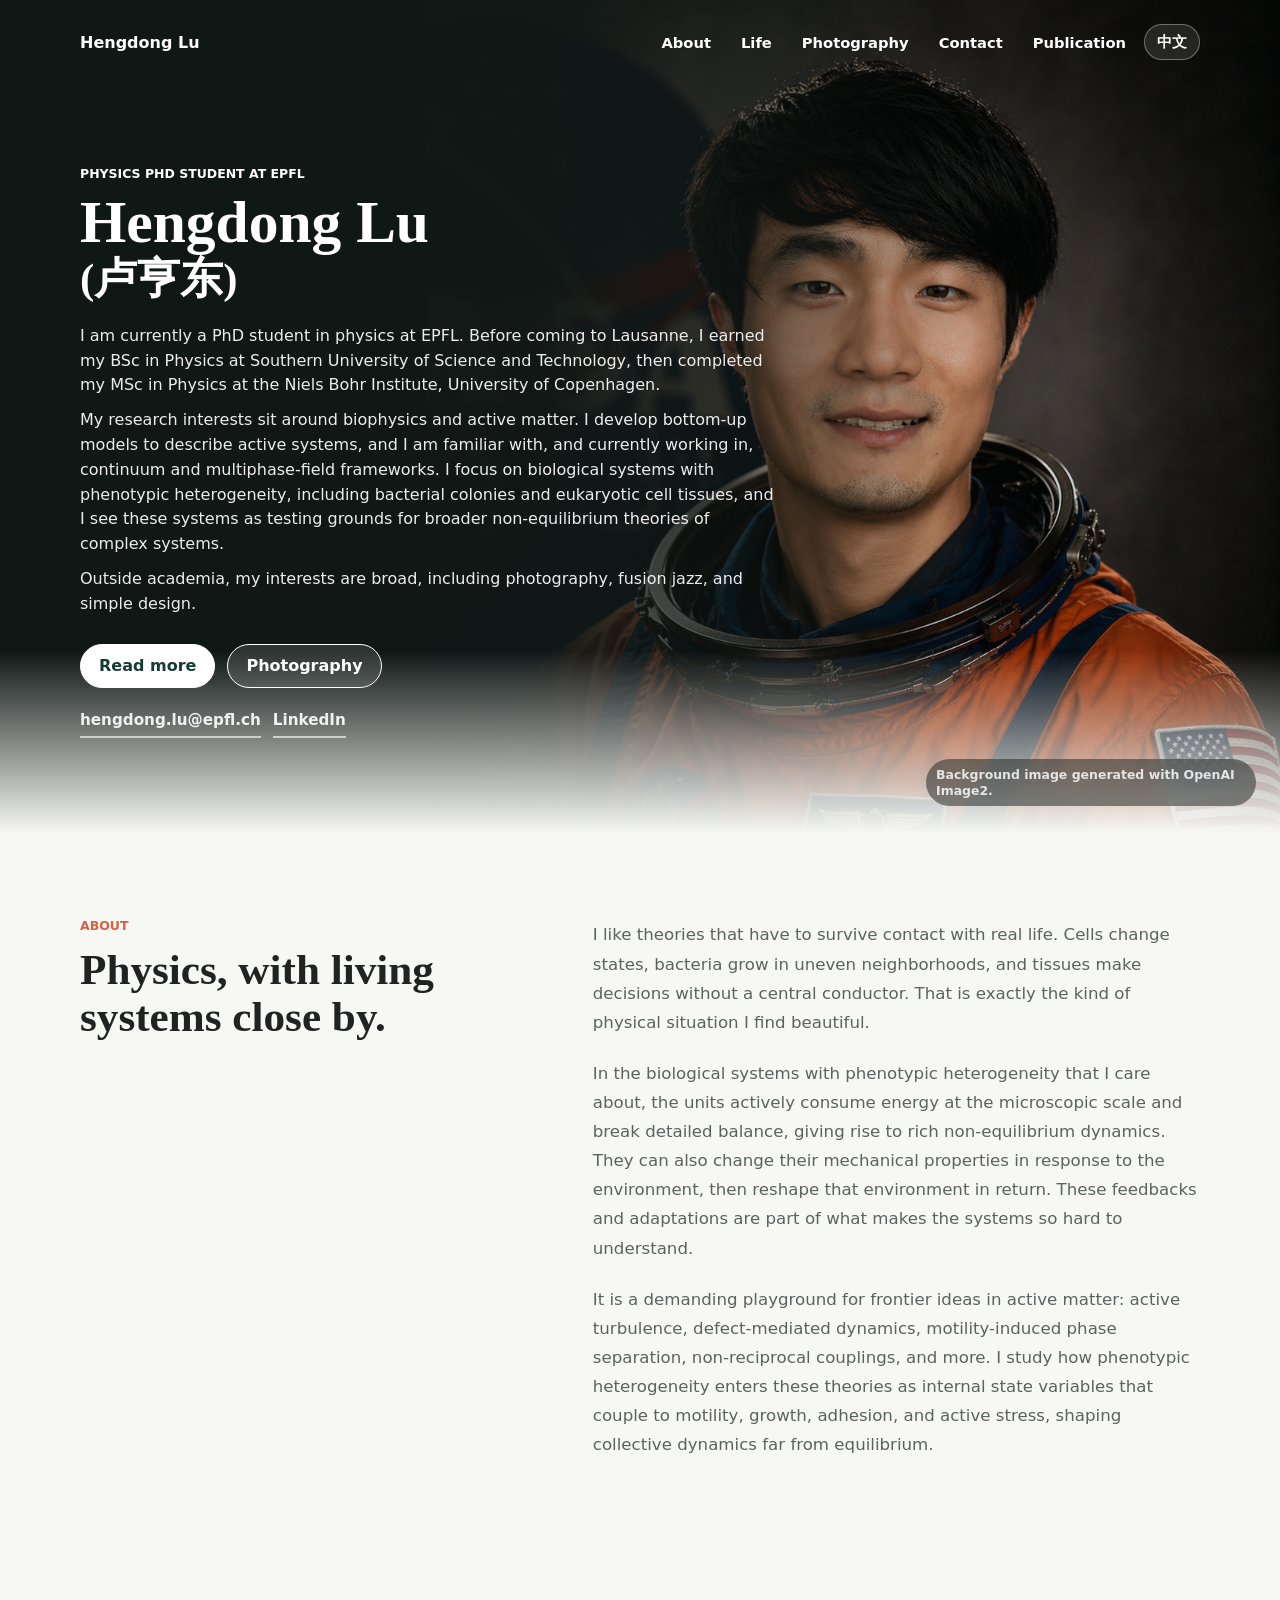
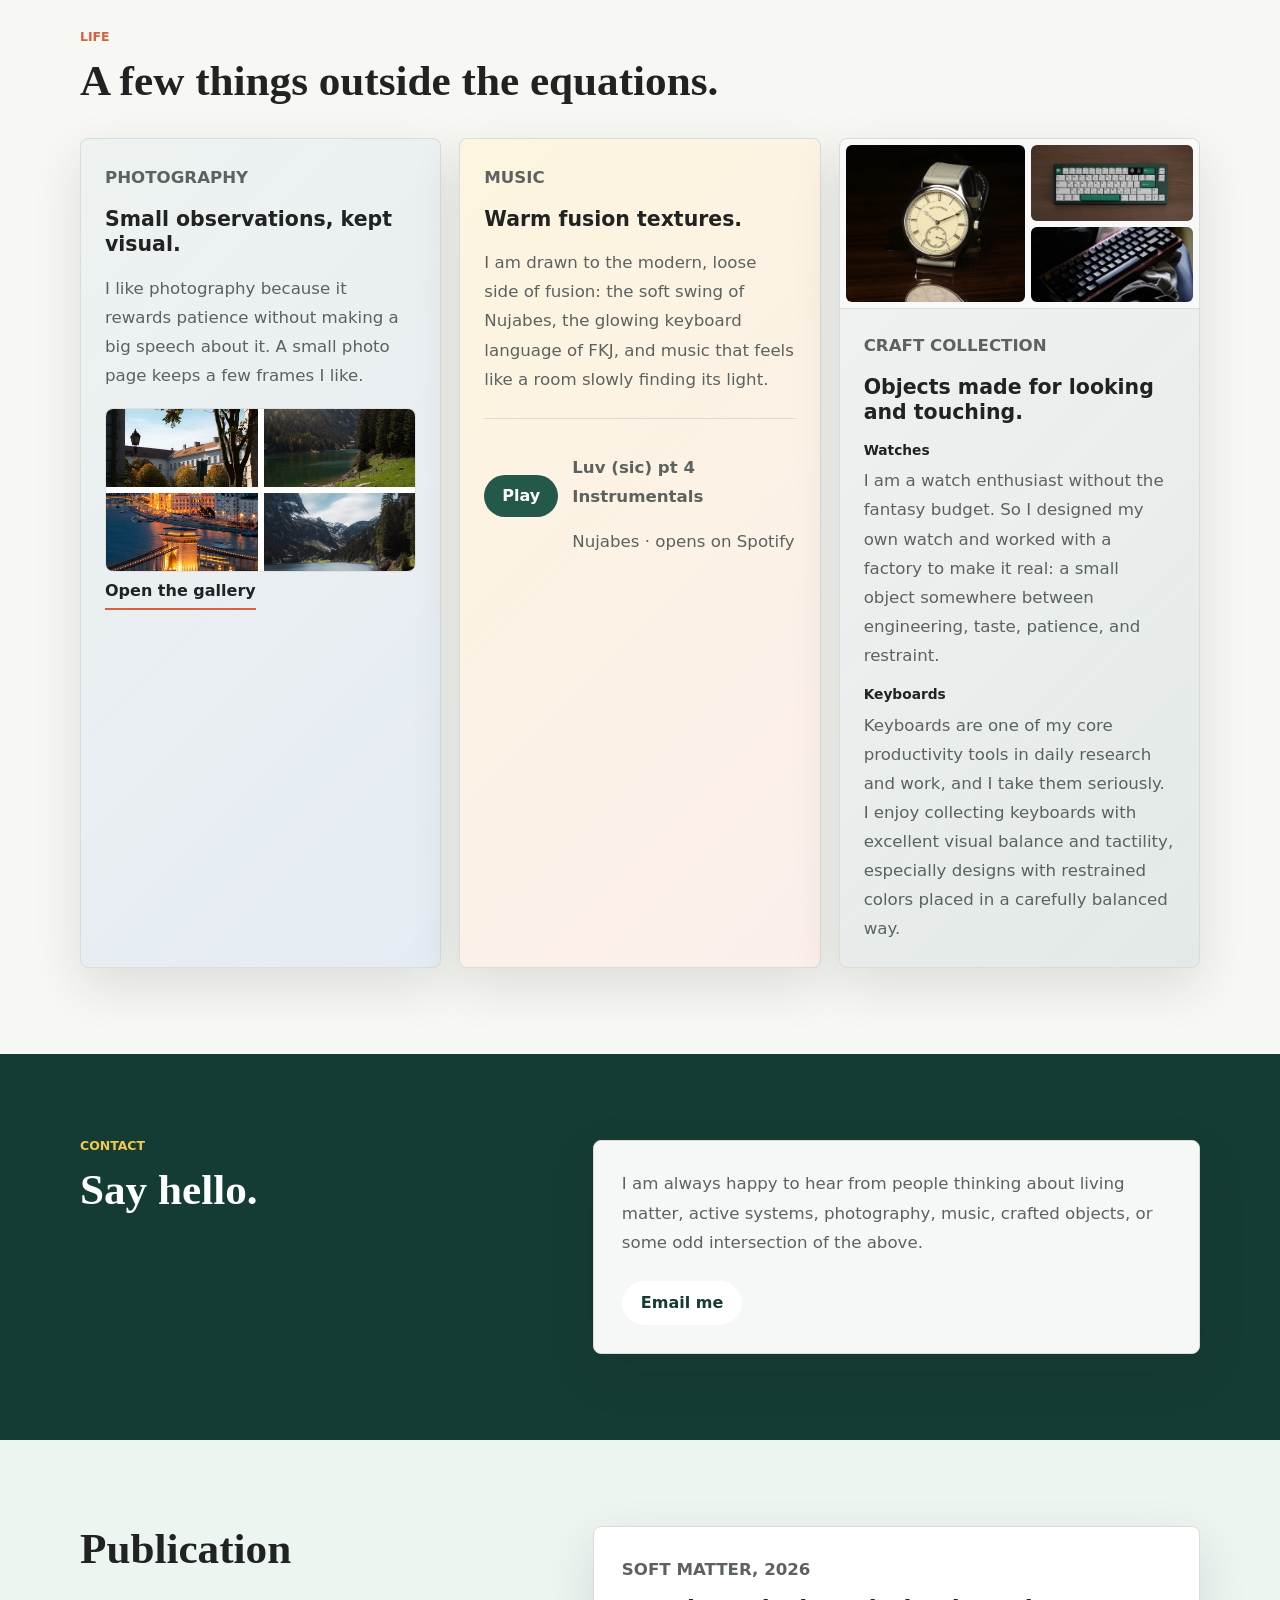
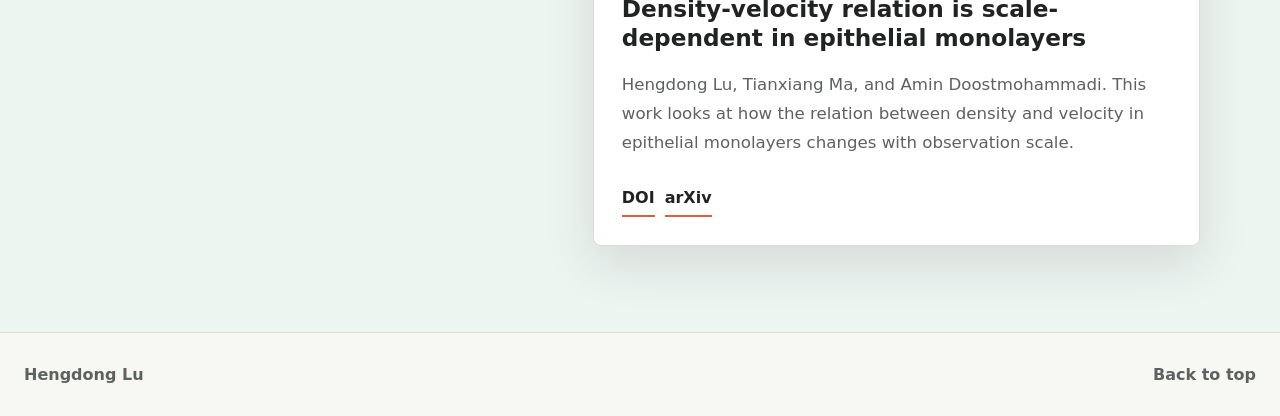
==== index.html @ b7443c5c "Update craft collection section" ====
<!doctype html>
<html lang="en">
  <head>
    <meta charset="utf-8">
    <meta name="viewport" content="width=device-width, initial-scale=1">
    <title>Hengdong Lu</title>
    <meta
      name="description"
      content="Hengdong Lu is a physics PhD student at EPFL working on biophysics, active matter, and non-equilibrium physics in living systems."
    >
    <meta property="og:title" content="Hengdong Lu">
    <meta
      property="og:description"
      content="Physics PhD student at EPFL, thinking about living matter, active systems, photography, music, and crafted objects."
    >
    <meta property="og:type" content="website">
    <meta property="og:image" content="assets/profile.png">
    <link rel="stylesheet" href="styles.css?v=20260529-craft">
  </head>
  <body data-page="home">
    <header class="site-hero" id="top" aria-label="Hengdong Lu">
      <nav class="top-nav" aria-label="Primary navigation">
        <a class="brand" href="#top">Hengdong Lu</a>
        <div class="nav-links">
          <a href="#about" data-i18n="nav.about">About</a>
          <a href="#life" data-i18n="nav.life">Life</a>
          <a href="photography.html" data-i18n="nav.photography">Photography</a>
          <a href="#contact" data-i18n="nav.contact">Contact</a>
          <a href="#publication" data-i18n="nav.publication">Publication</a>
          <button class="lang-toggle" type="button" data-lang-toggle data-i18n-attr="aria-label:lang.toggleAria">中文</button>
        </div>
      </nav>

      <div class="hero-copy">
        <p class="eyebrow" data-i18n="home.hero.eyebrow">Physics PhD student at EPFL</p>
        <h1>Hengdong Lu <span class="native-name">(卢亨东)</span></h1>
        <div class="hero-lede">
          <p data-i18n="home.hero.bio">
            I am currently a PhD student in physics at EPFL. Before coming to
            Lausanne, I earned my BSc in Physics at Southern University of Science
            and Technology, then completed my MSc in Physics at the Niels Bohr
            Institute, University of Copenhagen.
          </p>
          <p data-i18n="home.hero.research">
            My research interests sit around biophysics and active matter. I develop
            bottom-up models to describe active systems, and I am familiar with, and
            currently working in, continuum and multiphase-field frameworks. I focus
            on biological systems with phenotypic heterogeneity, including bacterial
            colonies and eukaryotic cell tissues, and I see these systems as testing
            grounds for broader non-equilibrium theories of complex systems.
          </p>
          <p data-i18n="home.hero.outside">
            Outside academia, my interests are broad, including photography,
            fusion jazz, and simple design.
          </p>
        </div>
        <div class="hero-actions">
          <a class="button primary" href="#about" data-i18n="home.hero.readMore">Read more</a>
          <a class="button ghost" href="photography.html" data-i18n="nav.photography">Photography</a>
        </div>
        <div id="contact-links" class="hero-contact" aria-label="Contact links" data-i18n-attr="aria-label:home.hero.contactAria">
          <a href="mailto:hengdong.lu@epfl.ch">hengdong.lu@epfl.ch</a>
          <a href="https://www.linkedin.com/in/hengdong-lu-3171342b0/" target="_blank" rel="noopener">LinkedIn</a>
        </div>
      </div>
      <p class="image-credit" data-i18n="home.hero.credit">Background image generated with OpenAI Image2.</p>
    </header>

    <main>
      <section class="section intro-section" id="about" aria-labelledby="intro-title">
        <div class="section-inner two-column">
          <div>
            <p class="eyebrow dark" data-i18n="nav.about">About</p>
            <h2 id="intro-title" data-i18n="home.about.title">Physics, with living systems close by.</h2>
          </div>
          <div class="text-stack">
            <p data-i18n="home.about.p1">
              I like theories that have to survive contact with real life. Cells
              change states, bacteria grow in uneven neighborhoods, and tissues
              make decisions without a central conductor. That is exactly the kind
              of physical situation I find beautiful.
            </p>
            <p data-i18n="home.about.p2">
              In the biological systems with phenotypic heterogeneity that I care
              about, the units actively consume energy at the microscopic scale and
              break detailed balance, giving rise to rich non-equilibrium dynamics.
              They can also change their mechanical properties in response to the
              environment, then reshape that environment in return. These feedbacks
              and adaptations are part of what makes the systems so hard to
              understand.
            </p>
            <p data-i18n="home.about.p3">
              It is a demanding playground for frontier ideas in active matter:
              active turbulence, defect-mediated dynamics, motility-induced phase
              separation, non-reciprocal couplings, and more. I study how
              phenotypic heterogeneity enters these theories as internal state
              variables that couple to motility, growth, adhesion, and active
              stress, shaping collective dynamics far from equilibrium.
            </p>
          </div>
        </div>
      </section>

      <section class="section life-section" id="life" aria-labelledby="life-title">
        <div class="section-inner">
          <div class="section-heading">
            <p class="eyebrow dark" data-i18n="nav.life">Life</p>
            <h2 id="life-title" data-i18n="home.life.title">A few things outside the equations.</h2>
          </div>

          <div class="life-grid">
            <article class="life-card photo-card">
              <p class="life-label" data-i18n="nav.photography">Photography</p>
              <h3 data-i18n="home.life.photoTitle">Small observations, kept visual.</h3>
              <p data-i18n="home.life.photoText">
                I like photography because it rewards patience without making a big
                speech about it. A small photo page keeps a few frames I like.
              </p>
              <a class="photo-preview" href="photography.html" aria-label="Open photography gallery" data-i18n-attr="aria-label:home.life.photoPreviewAria">
                <img src="assets/gallery/photo-14.jpg" alt="Photography preview 1" loading="lazy">
                <img src="assets/gallery/photo-28.jpg" alt="Photography preview 2" loading="lazy">
                <img src="assets/gallery/photo-15.jpg" alt="Photography preview 3" loading="lazy">
                <img src="assets/gallery/photo-29.jpg" alt="Photography preview 4" loading="lazy">
              </a>
              <a class="text-link" href="photography.html" data-i18n="home.life.openGallery">Open the gallery</a>
            </article>

            <article class="life-card music-card">
              <p class="life-label" data-i18n="home.life.musicLabel">Music</p>
              <h3 data-i18n="home.life.musicTitle">Warm fusion textures.</h3>
              <p data-i18n="home.life.musicText">
                I am drawn to the modern, loose side of fusion: the soft swing of
                Nujabes, the glowing keyboard language of FKJ, and music that feels
                like a room slowly finding its light.
              </p>
              <div class="mini-player" aria-label="Spotify track link" data-i18n-attr="aria-label:home.life.playerAria">
                <div class="player-topline">
                  <a
                    class="play-button spotify-button"
                    href="https://open.spotify.com/track/72nlmWl2EKEPg0mlQpwPqF"
                    target="_blank"
                    rel="noopener"
                    data-i18n="home.life.spotifyButton"
                    data-i18n-attr="aria-label:home.life.spotifyAria"
                  >Play</a>
                  <div>
                    <p class="track-title" data-i18n="home.life.trackTitle">Luv (sic) pt 4 Instrumentals</p>
                    <p class="track-meta" data-i18n="home.life.trackMeta">Nujabes · opens on Spotify</p>
                  </div>
                </div>
              </div>
            </article>

            <article class="life-card craft-card">
              <div class="craft-visual">
                <img src="assets/watch/watch-preview.jpg" alt="Custom watch designed by Hengdong Lu" loading="lazy">
                <img src="assets/keyboard/keyboard-01.jpg" alt="Keyboard from Hengdong Lu's collection" loading="lazy">
                <img src="assets/keyboard/keyboard-02.jpg" alt="Keyboard detail from Hengdong Lu's collection" loading="lazy">
              </div>
              <p class="life-label" data-i18n="home.life.craftLabel">Craft Collection</p>
              <h3 data-i18n="home.life.craftTitle">Objects made for looking and touching.</h3>
              <p class="craft-topic" data-i18n="home.life.craftWatchLabel">Watches</p>
              <p data-i18n="home.life.craftWatchText">
                I am a watch enthusiast without the fantasy budget. So I designed
                my own watch and worked with a factory to make it real: a small
                object somewhere between engineering, taste, patience, and restraint.
              </p>
              <p class="craft-topic" data-i18n="home.life.craftKeyboardLabel">Keyboards</p>
              <p data-i18n="home.life.craftKeyboardText">
                Keyboards are one of my core productivity tools in daily research
                and work, and I take them seriously. I enjoy collecting keyboards
                with excellent visual balance and tactility, especially designs with
                restrained colors placed in a carefully balanced way.
              </p>
            </article>
          </div>
        </div>
      </section>

      <section class="section contact-section" id="contact" aria-labelledby="contact-title">
        <div class="section-inner contact-layout">
          <div>
            <p class="eyebrow dark" data-i18n="nav.contact">Contact</p>
            <h2 id="contact-title" data-i18n="home.contact.title">Say hello.</h2>
          </div>
          <div class="contact-panel">
            <p data-i18n="home.contact.text">
              I am always happy to hear from people thinking about living matter,
              active systems, photography, music, crafted objects, or some odd
              intersection of the above.
            </p>
            <a class="button primary dark-button" href="#top" data-contact-jump data-i18n="home.contact.email">Email me</a>
          </div>
        </div>
      </section>

      <section class="section publication-section" id="publication" aria-labelledby="publication-title">
        <div class="section-inner publication-layout">
          <div>
            <h2 id="publication-title" data-i18n="home.publication.title">Publication</h2>
          </div>
          <article class="publication-card">
            <p class="pub-journal">Soft Matter, 2026</p>
            <h3 data-i18n="home.publication.paperTitle">Density-velocity relation is scale-dependent in epithelial monolayers</h3>
            <p data-i18n="home.publication.text">
              Hengdong Lu, Tianxiang Ma, and Amin Doostmohammadi.
              This work looks at how the relation between density and velocity in
              epithelial monolayers changes with observation scale.
            </p>
            <div class="pub-links">
              <a href="https://doi.org/10.1039/D5SM01054C">DOI</a>
              <a href="https://arxiv.org/abs/2508.19017">arXiv</a>
            </div>
          </article>
        </div>
      </section>
    </main>

    <footer class="site-footer">
      <p>Hengdong Lu</p>
      <a href="#top" data-i18n="footer.backTop">Back to top</a>
    </footer>

    <script src="script.js?v=20260529-craft"></script>
  </body>
</html>
---- styles.css ----
:root {
  color-scheme: light;
  --ink: #202322;
  --muted: #5c625f;
  --paper: #f7f8f4;
  --white: #ffffff;
  --line: #d9ddd4;
  --green: #24584a;
  --green-deep: #153c34;
  --coral: #d85f42;
  --blue: #245f9b;
  --yellow: #f2c94c;
  --shadow: 0 18px 50px rgba(23, 33, 31, 0.12);
  --max: 1120px;
}

* {
  box-sizing: border-box;
}

html {
  scroll-behavior: smooth;
}

body {
  margin: 0;
  font-family: Inter, ui-sans-serif, system-ui, -apple-system, BlinkMacSystemFont, "Segoe UI", sans-serif;
  color: var(--ink);
  background: var(--paper);
  letter-spacing: 0;
}

html[lang="zh-CN"] body {
  font-family: Inter, ui-sans-serif, system-ui, -apple-system, BlinkMacSystemFont, "Segoe UI", "PingFang SC", "Microsoft YaHei", sans-serif;
}

html[lang="zh-CN"] h1,
html[lang="zh-CN"] h2 {
  font-family: Georgia, "Times New Roman", "Songti SC", "STSong", serif;
}

body::selection {
  background: var(--yellow);
  color: var(--ink);
}

a {
  color: inherit;
  text-decoration: none;
}

img {
  display: block;
  max-width: 100%;
}

p,
h1,
h2,
h3 {
  margin: 0;
}

.site-hero {
  position: relative;
  min-height: 78vh;
  padding: 24px;
  color: var(--white);
  background-color: #101816;
  background-image:
    linear-gradient(90deg, rgba(16, 24, 22, 1) 0%, rgba(16, 24, 22, 0.98) 43%, rgba(16, 24, 22, 0.18) 74%),
    url("assets/profile.png");
  background-size: 100% 100%, auto 128%;
  background-position: center, right 31%;
  background-repeat: no-repeat;
  overflow: hidden;
}

.site-hero::after {
  content: "";
  position: absolute;
  inset: auto 0 0;
  height: 22%;
  background: linear-gradient(rgba(247, 248, 244, 0), var(--paper));
  pointer-events: none;
}

.top-nav {
  position: relative;
  z-index: 2;
  width: min(100%, var(--max));
  margin: 0 auto;
  display: flex;
  align-items: center;
  justify-content: space-between;
  gap: 24px;
}

.brand {
  font-weight: 800;
  font-size: 1rem;
}

.nav-links {
  display: flex;
  align-items: center;
  gap: 6px;
  flex-wrap: wrap;
  justify-content: flex-end;
}

.nav-links a,
.lang-toggle {
  min-height: 36px;
  display: inline-flex;
  align-items: center;
  padding: 0 12px;
  border-radius: 999px;
  color: inherit;
  font-size: 0.92rem;
  font-weight: 700;
}

.lang-toggle {
  border: 1px solid rgba(255, 255, 255, 0.34);
  background: rgba(255, 255, 255, 0.1);
  font-family: inherit;
  cursor: pointer;
}

.nav-links a:hover,
.nav-links a:focus-visible,
.lang-toggle:hover,
.lang-toggle:focus-visible {
  background: rgba(255, 255, 255, 0.18);
  outline: none;
}

.hero-copy {
  position: relative;
  z-index: 1;
  width: min(100%, var(--max));
  margin: 12vh auto 0;
  max-width: var(--max);
  padding-bottom: 72px;
}

.eyebrow {
  margin-bottom: 14px;
  font-size: 0.78rem;
  line-height: 1;
  font-weight: 900;
  text-transform: uppercase;
  letter-spacing: 0;
}

.eyebrow.dark {
  color: var(--coral);
}

h1 {
  max-width: 660px;
  font-family: Georgia, "Times New Roman", serif;
  font-size: 3.72rem;
  line-height: 0.95;
  font-weight: 700;
  letter-spacing: 0;
}

.native-name {
  display: block;
  margin-top: 8px;
  font-size: 0.72em;
}

.hero-lede {
  max-width: 700px;
  margin-top: 24px;
  display: grid;
  gap: 10px;
  font-size: 1rem;
  line-height: 1.55;
  color: rgba(255, 255, 255, 0.92);
}

.hero-actions {
  display: flex;
  gap: 12px;
  flex-wrap: wrap;
  margin-top: 28px;
}

.hero-contact {
  display: flex;
  gap: 12px;
  flex-wrap: wrap;
  margin-top: 16px;
  scroll-margin-top: 24px;
}

.hero-contact a {
  min-height: 34px;
  display: inline-flex;
  align-items: center;
  border-bottom: 2px solid rgba(255, 255, 255, 0.62);
  color: rgba(255, 255, 255, 0.9);
  font-size: 0.95rem;
  font-weight: 800;
}

.hero-contact a:hover,
.hero-contact a:focus-visible {
  color: var(--white);
  border-color: var(--white);
  outline: none;
}

.hero-contact.is-flashing a {
  animation: contactFlash 420ms ease-in-out 4;
}

@keyframes contactFlash {
  0%,
  100% {
    background: transparent;
    color: rgba(255, 255, 255, 0.9);
  }

  50% {
    background: rgba(242, 201, 76, 0.95);
    color: var(--ink);
  }
}

.image-credit {
  position: absolute;
  right: 24px;
  bottom: 28px;
  z-index: 2;
  max-width: min(330px, calc(100% - 48px));
  padding: 8px 10px;
  border-radius: 999px;
  color: rgba(255, 255, 255, 0.82);
  background: rgba(16, 24, 22, 0.48);
  font-size: 0.78rem;
  font-weight: 800;
  line-height: 1.25;
  backdrop-filter: blur(10px);
}

.button {
  min-height: 44px;
  display: inline-flex;
  align-items: center;
  justify-content: center;
  padding: 0 18px;
  border-radius: 999px;
  border: 1px solid currentColor;
  font-weight: 800;
  line-height: 1;
}

.button.primary {
  color: var(--green-deep);
  background: var(--white);
  border-color: var(--white);
}

.button.ghost {
  color: var(--white);
  background: rgba(255, 255, 255, 0.12);
}

.button:hover,
.button:focus-visible {
  transform: translateY(-1px);
  outline: none;
}

.section {
  padding: 86px 24px;
}

.section-inner {
  width: min(100%, var(--max));
  margin: 0 auto;
}

.two-column,
.publication-layout,
.contact-layout {
  display: grid;
  grid-template-columns: 0.85fr 1.15fr;
  gap: 64px;
  align-items: start;
}

h2 {
  font-family: Georgia, "Times New Roman", serif;
  font-size: 2.7rem;
  line-height: 1.08;
  font-weight: 700;
  letter-spacing: 0;
}

.text-stack {
  display: grid;
  gap: 22px;
}

.text-stack p,
.publication-card p,
.life-card p,
.contact-panel p,
.photo-hero p,
.gallery-empty p {
  color: var(--muted);
  font-size: 1.04rem;
  line-height: 1.75;
}

.section-heading {
  max-width: 700px;
  margin-bottom: 34px;
}

.work-section {
  background: var(--white);
  border-block: 1px solid var(--line);
}

.work-grid,
.life-grid {
  display: grid;
  grid-template-columns: repeat(3, minmax(0, 1fr));
  gap: 18px;
}

.work-card,
.life-card,
.publication-card,
.contact-panel {
  border: 1px solid var(--line);
  border-radius: 8px;
  background: var(--white);
  box-shadow: var(--shadow);
}

.work-card {
  min-height: 240px;
  padding: 24px;
  display: flex;
  flex-direction: column;
}

.card-index,
.life-label,
.pub-journal {
  color: var(--coral);
  font-size: 0.78rem;
  font-weight: 900;
  text-transform: uppercase;
}

.work-card h3,
.life-card h3,
.publication-card h3 {
  margin-top: 42px;
  font-size: 1.28rem;
  line-height: 1.25;
}

.work-card p {
  margin-top: 16px;
  color: var(--muted);
  line-height: 1.65;
}

.publication-section {
  background: #edf5f1;
}

.publication-card {
  padding: 28px;
}

.publication-card h3 {
  margin-top: 10px;
  font-size: 1.45rem;
}

.publication-card p:not(.pub-journal) {
  margin-top: 18px;
}

.pub-links {
  display: flex;
  gap: 10px;
  flex-wrap: wrap;
  margin-top: 22px;
}

.pub-links a,
.text-link {
  min-height: 38px;
  display: inline-flex;
  align-items: center;
  border-bottom: 2px solid var(--coral);
  color: var(--ink);
  font-weight: 900;
}

.life-section {
  background: var(--paper);
}

.life-card {
  min-height: 410px;
  padding: 24px;
  overflow: hidden;
}

.life-card h3 {
  margin-top: 14px;
}

.life-card p:not(.life-label) {
  margin-top: 16px;
}

.life-card .craft-topic {
  margin-top: 18px;
  color: var(--ink);
  font-size: 0.86rem;
  font-weight: 900;
  line-height: 1.2;
}

.life-card .craft-topic + p {
  margin-top: 8px;
}

.photo-card {
  background:
    linear-gradient(135deg, rgba(36, 88, 74, 0.08), rgba(36, 95, 155, 0.12)),
    var(--white);
}

.photo-preview {
  display: grid;
  grid-template-columns: repeat(2, minmax(0, 1fr));
  gap: 6px;
  margin-top: 18px;
  overflow: hidden;
  border-radius: 8px;
  border: 1px solid rgba(32, 35, 34, 0.14);
  background: var(--white);
}

.photo-preview img {
  width: 100%;
  height: 78px;
  object-fit: cover;
  transition: transform 180ms ease, filter 180ms ease;
}

.photo-preview:hover img,
.photo-preview:focus-visible img {
  transform: scale(1.025);
  filter: saturate(1.05);
}

.music-card {
  background:
    linear-gradient(135deg, rgba(242, 201, 76, 0.18), rgba(216, 95, 66, 0.1)),
    var(--white);
}

.craft-card {
  background:
    linear-gradient(135deg, rgba(32, 35, 34, 0.06), rgba(36, 88, 74, 0.13)),
    var(--white);
}

.mini-player {
  margin-top: 24px;
  border-top: 1px solid var(--line);
  padding-top: 18px;
}

.player-topline {
  display: flex;
  align-items: center;
  gap: 14px;
}

.play-button {
  flex: 0 0 auto;
  min-width: 68px;
  height: 42px;
  border: 0;
  border-radius: 999px;
  color: var(--white);
  background: var(--green);
  font: inherit;
  font-weight: 900;
  line-height: 1;
  cursor: pointer;
}

.spotify-button {
  text-decoration: none;
  display: inline-flex;
  align-items: center;
  justify-content: center;
  padding: 0 18px;
  text-align: center;
}

.play-button:hover,
.play-button:focus-visible {
  background: var(--green-deep);
  outline: none;
}

.track-title {
  color: var(--ink);
  font-weight: 900;
  line-height: 1.2;
}

.track-meta {
  color: var(--muted);
  font-size: 0.9rem;
  line-height: 1.3;
}

.craft-visual {
  display: grid;
  grid-template-columns: 1.05fr 0.95fr;
  grid-template-rows: repeat(2, minmax(0, 1fr));
  gap: 6px;
  height: 170px;
  margin: -24px -24px 22px;
  padding: 6px;
  background: rgba(255, 255, 255, 0.62);
  border-bottom: 1px solid var(--line);
}

.craft-visual img {
  width: 100%;
  height: 100%;
  object-fit: cover;
  border-radius: 6px;
}

.craft-visual img:first-child {
  grid-row: 1 / 3;
  object-position: center 46%;
}

.craft-visual img:nth-child(2),
.craft-visual img:nth-child(3) {
  object-position: center;
}

.contact-section {
  background: var(--green-deep);
  color: var(--white);
}

.contact-section .eyebrow.dark {
  color: var(--yellow);
}

.contact-panel {
  padding: 28px;
  background: rgba(255, 255, 255, 0.96);
  color: var(--ink);
}

.contact-panel .button {
  margin-top: 24px;
}

.dark-button {
  color: var(--white);
  background: var(--coral);
  border-color: var(--coral);
}

.site-footer {
  min-height: 84px;
  padding: 0 24px;
  display: flex;
  align-items: center;
  justify-content: space-between;
  gap: 20px;
  color: var(--muted);
  background: var(--paper);
  border-top: 1px solid var(--line);
}

.site-footer p,
.site-footer a {
  font-weight: 800;
}

.simple-header {
  padding: 24px;
  background: var(--white);
  border-bottom: 1px solid var(--line);
}

.simple-nav {
  color: var(--ink);
}

.simple-nav .nav-links a:hover,
.simple-nav .nav-links a:focus-visible,
.simple-nav .lang-toggle:hover,
.simple-nav .lang-toggle:focus-visible {
  background: #edf5f1;
}

.simple-nav .lang-toggle {
  border-color: var(--line);
  background: transparent;
}

.photo-hero {
  width: min(100%, var(--max));
  margin: 96px auto 54px;
}

.photo-hero h1 {
  color: var(--ink);
}

.photo-hero p {
  max-width: 660px;
  margin-top: 22px;
}

.gallery-section {
  padding-top: 64px;
}

.gallery-item {
  margin: 0;
  margin-bottom: 14px;
  overflow: hidden;
  border-radius: 8px;
  background: var(--white);
  border: 1px solid var(--line);
  break-inside: avoid;
  box-shadow: 0 12px 28px rgba(23, 33, 31, 0.08);
}

.gallery-grid {
  column-count: 3;
  column-gap: 14px;
}

.gallery-item a {
  display: block;
}

.gallery-item img {
  width: 100%;
  height: auto;
  transition: transform 180ms ease, filter 180ms ease;
}

.gallery-item:hover img,
.gallery-item:focus-within img {
  transform: scale(1.018);
  filter: saturate(1.04);
}

.gallery-empty {
  display: none;
  padding: 32px;
  border: 1px solid var(--line);
  border-radius: 8px;
  background: var(--white);
}

.gallery-empty.is-visible {
  display: block;
}

@media (max-width: 900px) {
  .site-hero {
    min-height: 82vh;
    background-size: 100% 100%, cover;
    background-position: center, center top;
  }

  .top-nav {
    align-items: flex-start;
    flex-direction: column;
  }

  .nav-links {
    justify-content: flex-start;
  }

  .hero-copy {
    margin-top: 14vh;
  }

  h1 {
    font-size: 3.05rem;
    line-height: 1;
  }

  h2 {
    font-size: 2.15rem;
  }

  .two-column,
  .publication-layout,
  .contact-layout,
  .work-grid,
  .life-grid {
    grid-template-columns: 1fr;
  }

  .two-column,
  .publication-layout,
  .contact-layout {
    gap: 28px;
  }

  .work-card,
  .life-card {
    min-height: auto;
  }

  .photo-preview img {
    height: 150px;
  }

  .gallery-grid {
    column-count: 2;
  }
}

@media (max-width: 560px) {
  .site-hero,
  .simple-header,
  .section,
  .site-footer {
    padding-left: 18px;
    padding-right: 18px;
  }

  .site-hero {
    min-height: 88vh;
  }

  .nav-links a {
    padding: 0 9px;
  }

  .hero-copy {
    margin-top: 10vh;
    padding-bottom: 54px;
  }

  h1 {
    font-size: 2.42rem;
  }

  h2 {
    font-size: 1.85rem;
  }

  .hero-lede,
  .text-stack p,
  .publication-card p,
  .life-card p,
  .contact-panel p,
  .photo-hero p,
  .gallery-empty p {
    font-size: 1rem;
    line-height: 1.68;
  }

  .section {
    padding-top: 62px;
    padding-bottom: 62px;
  }

  .gallery-grid {
    column-count: 1;
  }

  .photo-preview img {
    height: 92px;
  }

  .image-credit {
    left: 18px;
    right: auto;
    bottom: 18px;
  }

  .site-footer {
    flex-direction: column;
    align-items: flex-start;
    justify-content: center;
  }
}
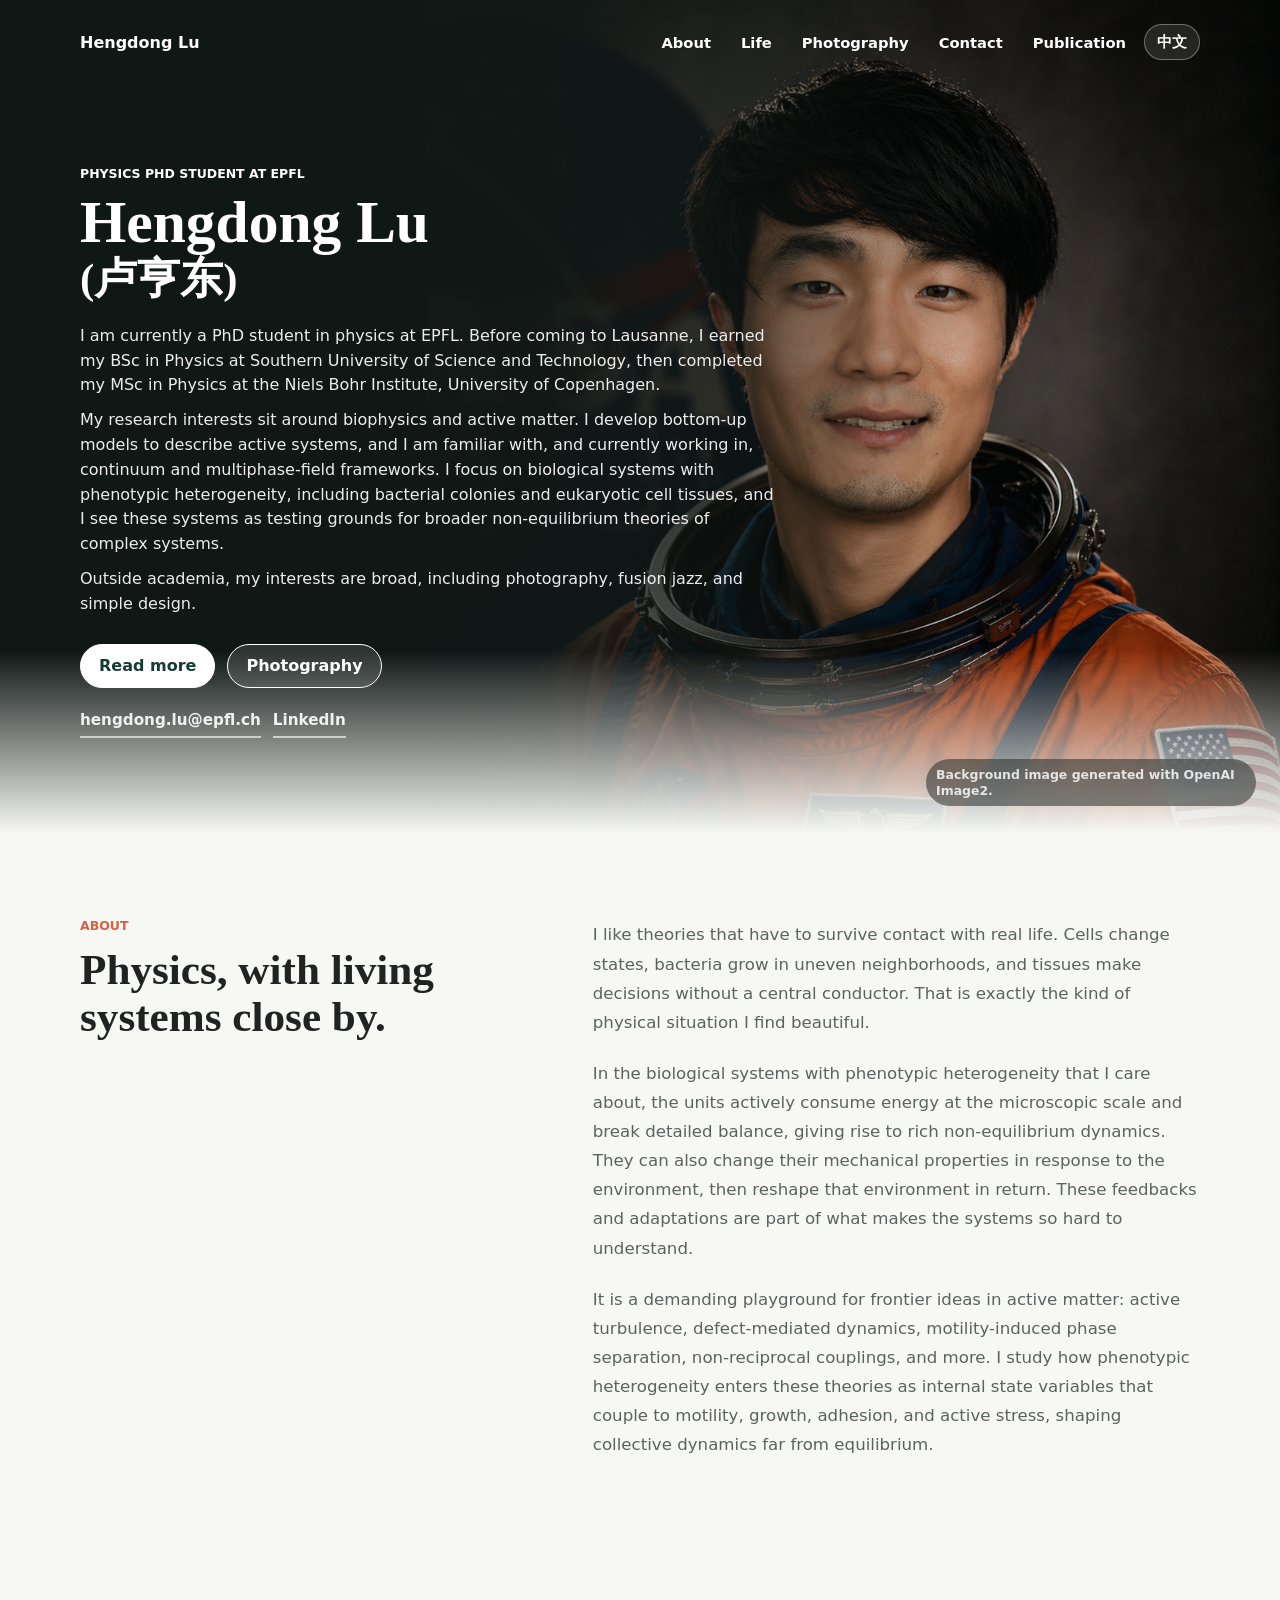
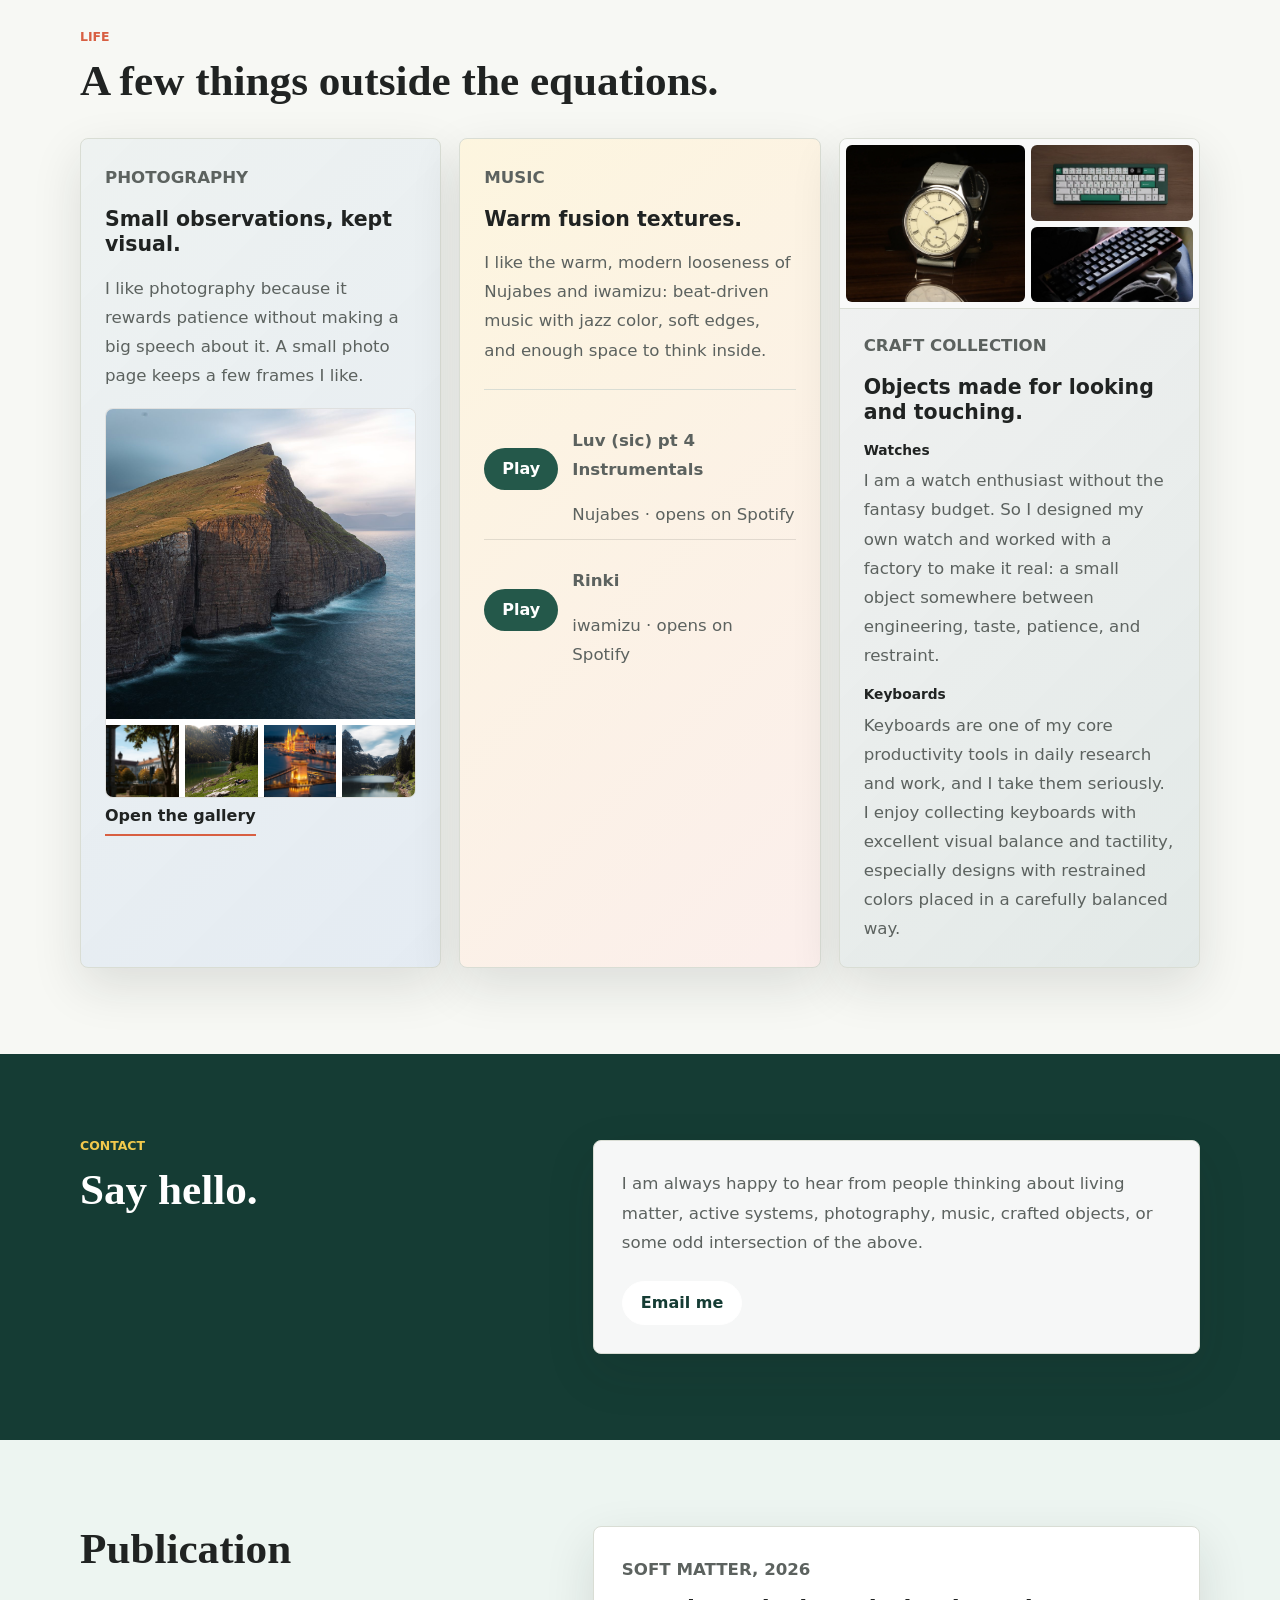
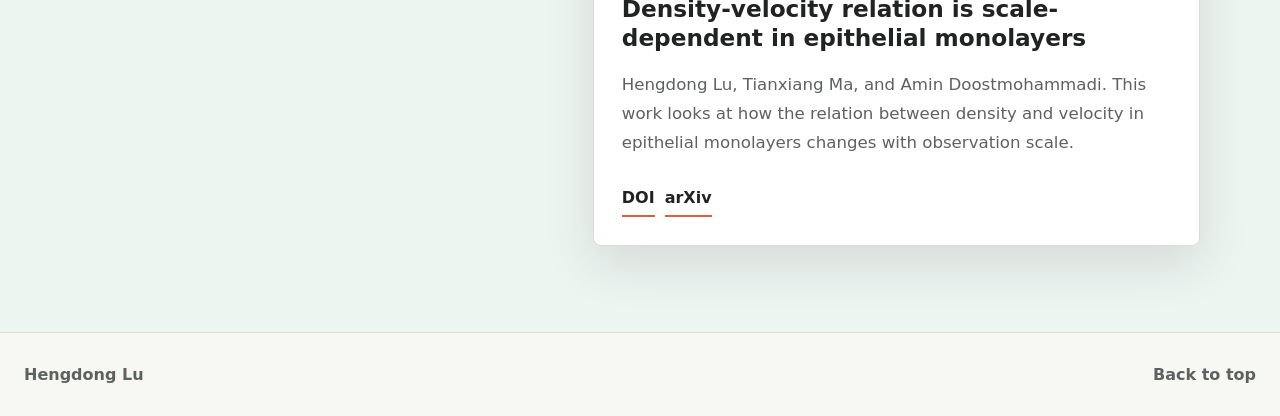
==== commit b2a9d8be: "Expand photography preview and music tracks" ====
--- a/index.html
+++ b/index.html
@@ -15,7 +15,7 @@
     >
     <meta property="og:type" content="website">
     <meta property="og:image" content="assets/profile.png">
-    <link rel="stylesheet" href="styles.css?v=20260529-craft">
+    <link rel="stylesheet" href="styles.css?v=20260529-music-photo">
   </head>
   <body data-page="home">
     <header class="site-hero" id="top" aria-label="Hengdong Lu">
@@ -117,6 +117,7 @@
                 speech about it. A small photo page keeps a few frames I like.
               </p>
               <a class="photo-preview" href="photography.html" aria-label="Open photography gallery" data-i18n-attr="aria-label:home.life.photoPreviewAria">
+                <img class="photo-feature" src="assets/gallery/photo-41.jpg" alt="Featured photography preview" loading="lazy">
                 <img src="assets/gallery/photo-14.jpg" alt="Photography preview 1" loading="lazy">
                 <img src="assets/gallery/photo-28.jpg" alt="Photography preview 2" loading="lazy">
                 <img src="assets/gallery/photo-15.jpg" alt="Photography preview 3" loading="lazy">
@@ -129,25 +130,36 @@
               <p class="life-label" data-i18n="home.life.musicLabel">Music</p>
               <h3 data-i18n="home.life.musicTitle">Warm fusion textures.</h3>
               <p data-i18n="home.life.musicText">
-                I am drawn to the modern, loose side of fusion: the soft swing of
-                Nujabes, the glowing keyboard language of FKJ, and music that feels
-                like a room slowly finding its light.
-              </p>
-              <div class="mini-player" aria-label="Spotify track link" data-i18n-attr="aria-label:home.life.playerAria">
-                <div class="player-topline">
-                  <a
-                    class="play-button spotify-button"
-                    href="https://open.spotify.com/track/72nlmWl2EKEPg0mlQpwPqF"
-                    target="_blank"
-                    rel="noopener"
-                    data-i18n="home.life.spotifyButton"
-                    data-i18n-attr="aria-label:home.life.spotifyAria"
-                  >Play</a>
+                I like the warm, modern looseness of Nujabes and iwamizu: beat-driven
+                music with jazz color, soft edges, and enough space to think inside.
+              </p>
+              <div class="mini-player" aria-label="Spotify track links" data-i18n-attr="aria-label:home.life.playerAria">
+                <a
+                  class="track-link"
+                  href="https://open.spotify.com/track/72nlmWl2EKEPg0mlQpwPqF"
+                  target="_blank"
+                  rel="noopener"
+                  data-i18n-attr="aria-label:home.life.spotifyLuvAria"
+                >
+                  <span class="play-button spotify-button" data-i18n="home.life.spotifyButton">Play</span>
                   <div>
-                    <p class="track-title" data-i18n="home.life.trackTitle">Luv (sic) pt 4 Instrumentals</p>
-                    <p class="track-meta" data-i18n="home.life.trackMeta">Nujabes · opens on Spotify</p>
+                    <p class="track-title" data-i18n="home.life.trackLuvTitle">Luv (sic) pt 4 Instrumentals</p>
+                    <p class="track-meta" data-i18n="home.life.trackLuvMeta">Nujabes · opens on Spotify</p>
                   </div>
-                </div>
+                </a>
+                <a
+                  class="track-link"
+                  href="https://open.spotify.com/track/5DHS2QtR6tkNRAZdJ51Lrd"
+                  target="_blank"
+                  rel="noopener"
+                  data-i18n-attr="aria-label:home.life.spotifyRinkiAria"
+                >
+                  <span class="play-button spotify-button" data-i18n="home.life.spotifyButton">Play</span>
+                  <div>
+                    <p class="track-title" data-i18n="home.life.trackRinkiTitle">Rinki</p>
+                    <p class="track-meta" data-i18n="home.life.trackRinkiMeta">iwamizu · opens on Spotify</p>
+                  </div>
+                </a>
               </div>
             </article>
 
@@ -221,6 +233,6 @@
       <a href="#top" data-i18n="footer.backTop">Back to top</a>
     </footer>
 
-    <script src="script.js?v=20260529-craft"></script>
+    <script src="script.js?v=20260529-music-photo"></script>
   </body>
 </html>
--- a/styles.css
+++ b/styles.css
@@ -448,7 +448,7 @@
 
 .photo-preview {
   display: grid;
-  grid-template-columns: repeat(2, minmax(0, 1fr));
+  grid-template-columns: repeat(4, minmax(0, 1fr));
   gap: 6px;
   margin-top: 18px;
   overflow: hidden;
@@ -459,9 +459,15 @@
 
 .photo-preview img {
   width: 100%;
-  height: 78px;
+  height: 72px;
   object-fit: cover;
   transition: transform 180ms ease, filter 180ms ease;
+}
+
+.photo-preview .photo-feature {
+  grid-column: 1 / -1;
+  aspect-ratio: 1 / 1;
+  height: auto;
 }
 
 .photo-preview:hover img,
@@ -485,13 +491,21 @@
 .mini-player {
   margin-top: 24px;
   border-top: 1px solid var(--line);
-  padding-top: 18px;
-}
-
-.player-topline {
+  padding-top: 10px;
+}
+
+.track-link {
   display: flex;
   align-items: center;
   gap: 14px;
+  min-height: 64px;
+  padding: 10px 0;
+  color: inherit;
+  text-decoration: none;
+}
+
+.track-link + .track-link {
+  border-top: 1px solid rgba(32, 35, 34, 0.12);
 }
 
 .play-button {
@@ -518,9 +532,16 @@
 }
 
 .play-button:hover,
-.play-button:focus-visible {
+.play-button:focus-visible,
+.track-link:hover .play-button,
+.track-link:focus-visible .play-button {
   background: var(--green-deep);
   outline: none;
+}
+
+.track-link:focus-visible {
+  outline: 2px solid var(--green);
+  outline-offset: 3px;
 }
 
 .track-title {
@@ -797,6 +818,10 @@
     column-count: 1;
   }
 
+  .photo-preview {
+    grid-template-columns: repeat(2, minmax(0, 1fr));
+  }
+
   .photo-preview img {
     height: 92px;
   }
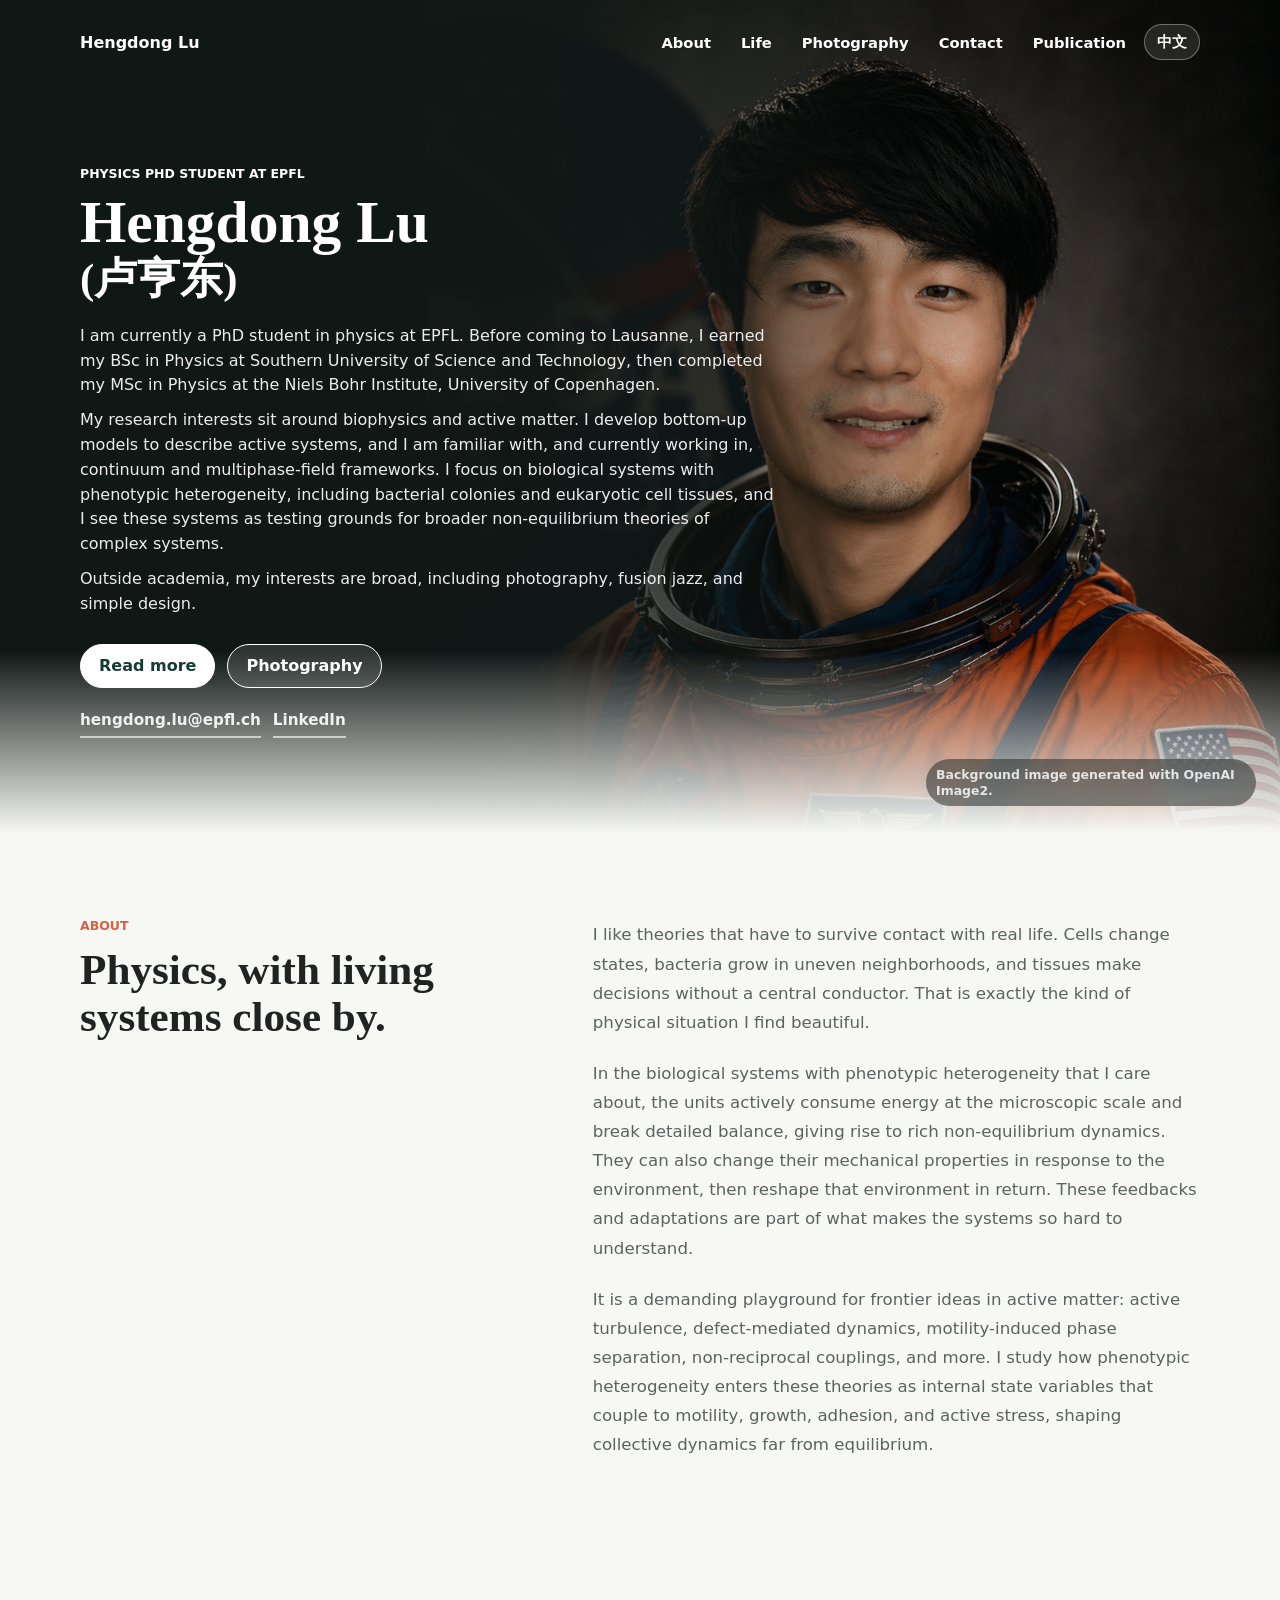
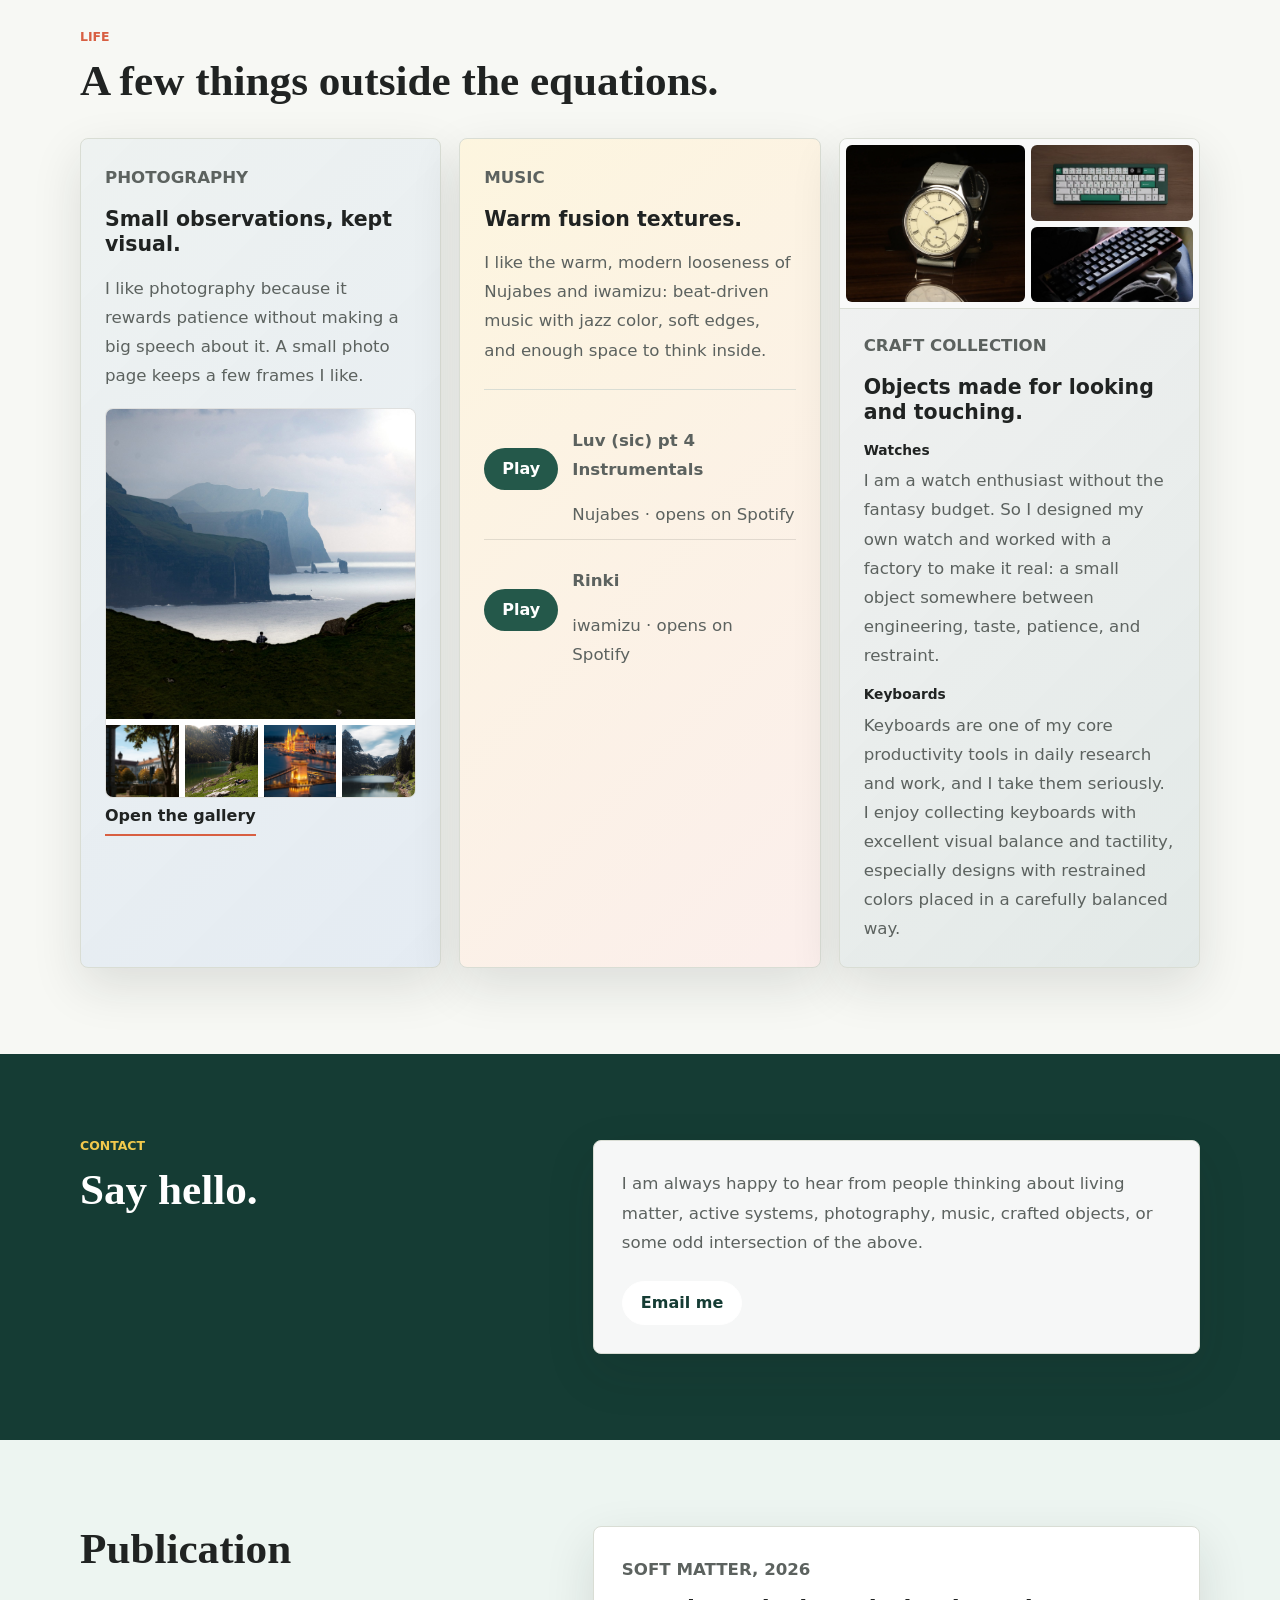
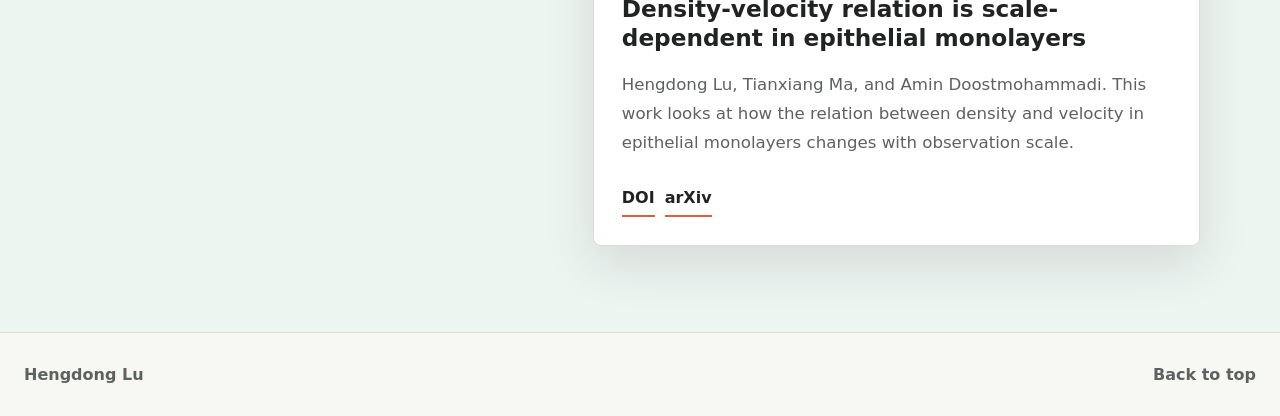
==== commit ec9e1fec: "Update featured photography preview" ====
--- a/index.html
+++ b/index.html
@@ -15,7 +15,7 @@
     >
     <meta property="og:type" content="website">
     <meta property="og:image" content="assets/profile.png">
-    <link rel="stylesheet" href="styles.css?v=20260529-music-photo">
+    <link rel="stylesheet" href="styles.css?v=20260529-mobile-hero">
   </head>
   <body data-page="home">
     <header class="site-hero" id="top" aria-label="Hengdong Lu">
@@ -117,7 +117,7 @@
                 speech about it. A small photo page keeps a few frames I like.
               </p>
               <a class="photo-preview" href="photography.html" aria-label="Open photography gallery" data-i18n-attr="aria-label:home.life.photoPreviewAria">
-                <img class="photo-feature" src="assets/gallery/photo-41.jpg" alt="Featured photography preview" loading="lazy">
+                <img class="photo-feature" src="assets/gallery/photo-30.jpg" alt="Featured cliff photography preview" loading="lazy">
                 <img src="assets/gallery/photo-14.jpg" alt="Photography preview 1" loading="lazy">
                 <img src="assets/gallery/photo-28.jpg" alt="Photography preview 2" loading="lazy">
                 <img src="assets/gallery/photo-15.jpg" alt="Photography preview 3" loading="lazy">
@@ -233,6 +233,6 @@
       <a href="#top" data-i18n="footer.backTop">Back to top</a>
     </footer>
 
-    <script src="script.js?v=20260529-music-photo"></script>
+    <script src="script.js?v=20260529-mobile-hero"></script>
   </body>
 </html>
--- a/styles.css
+++ b/styles.css
@@ -779,6 +779,10 @@
 
   .site-hero {
     min-height: 88vh;
+    background-image:
+      linear-gradient(90deg, rgba(16, 24, 22, 1) 0%, rgba(16, 24, 22, 0.82) 48%, rgba(16, 24, 22, 0.12) 100%),
+      url("assets/profile-mobile.jpg");
+    background-position: center, center top;
   }
 
   .nav-links a {
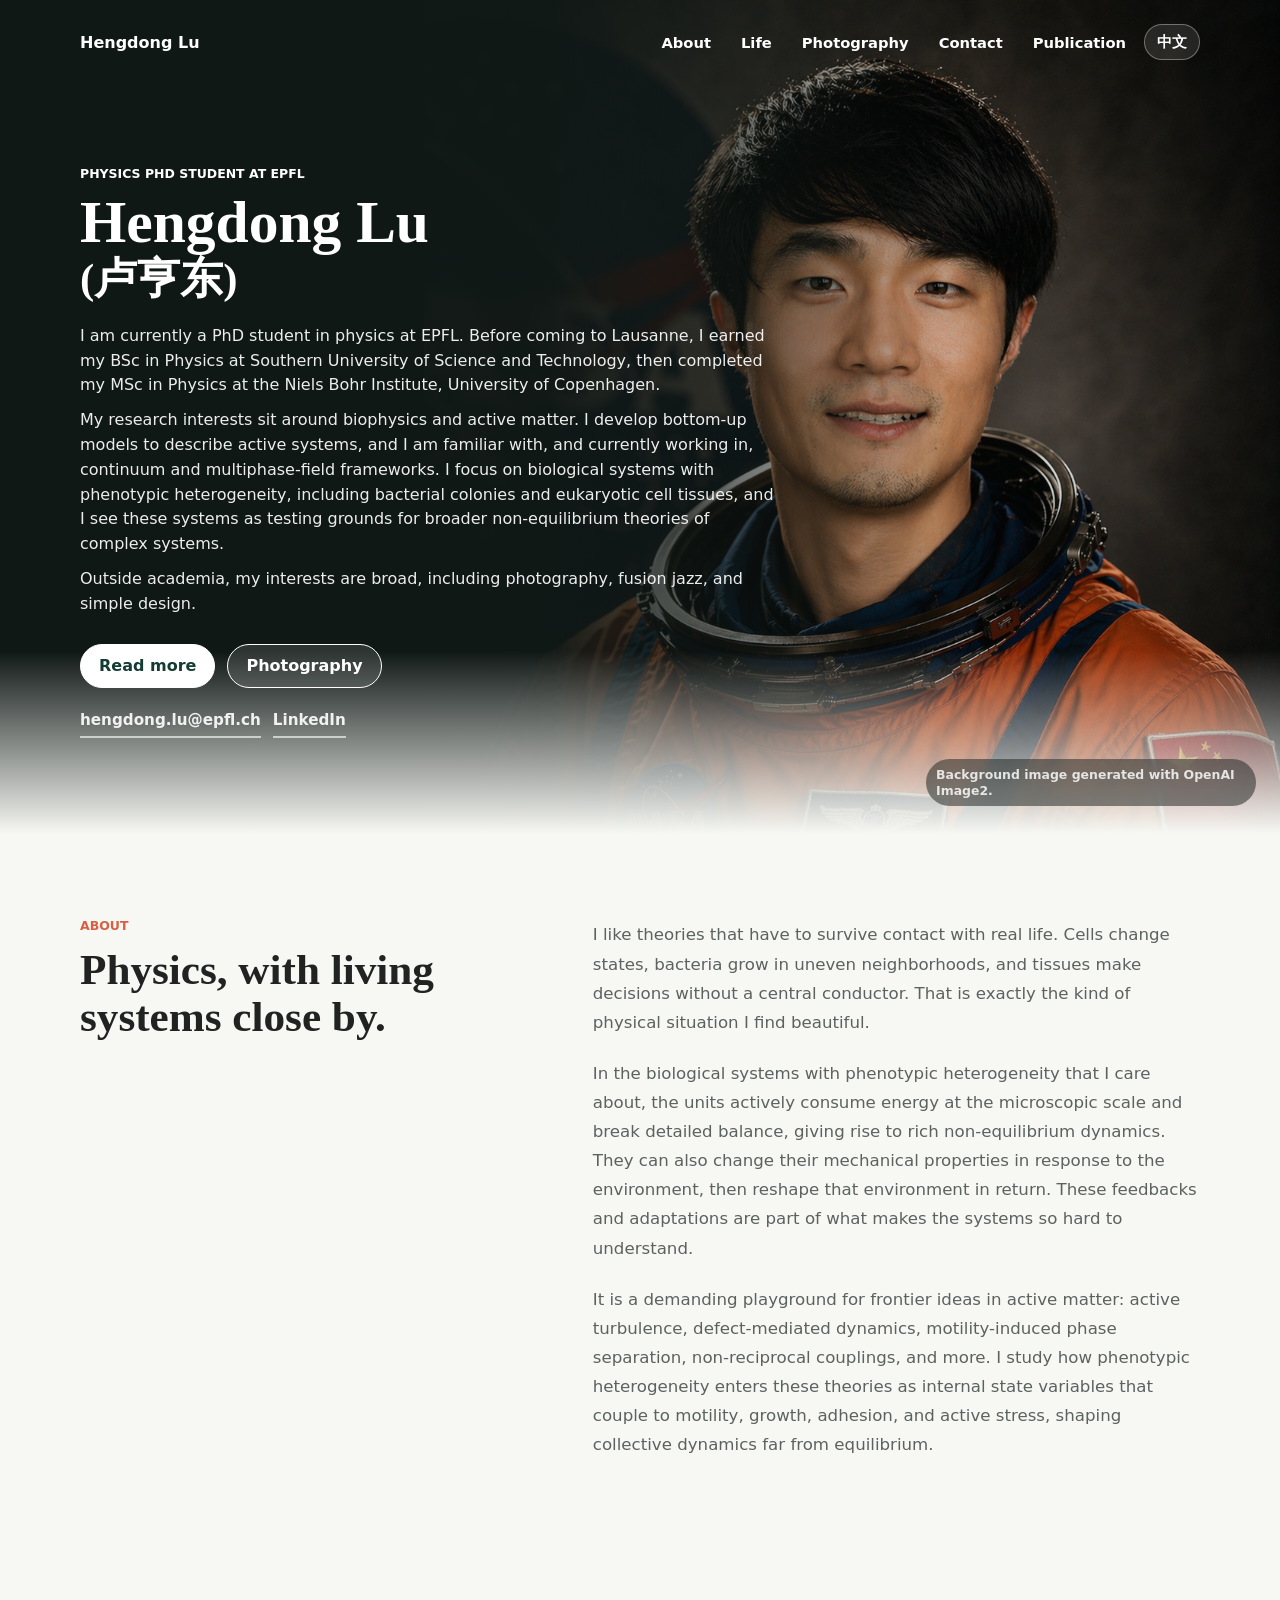
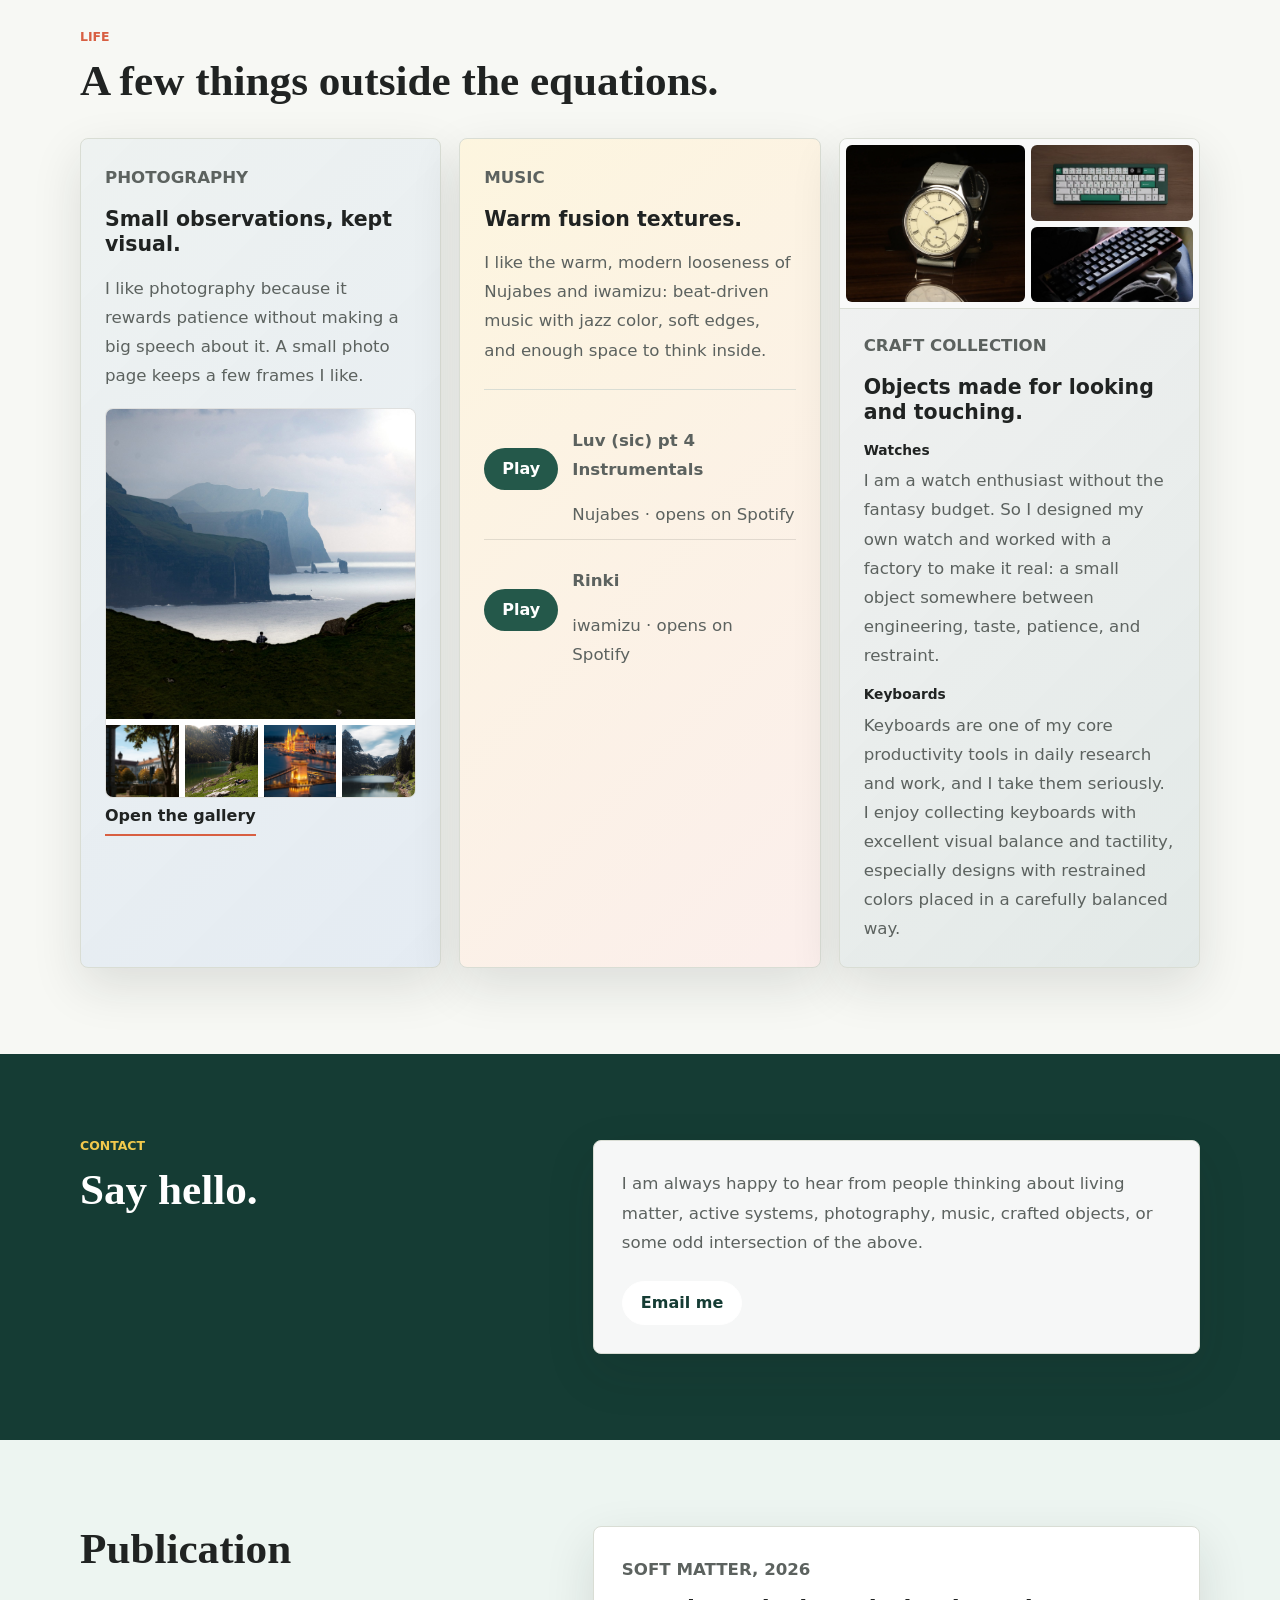
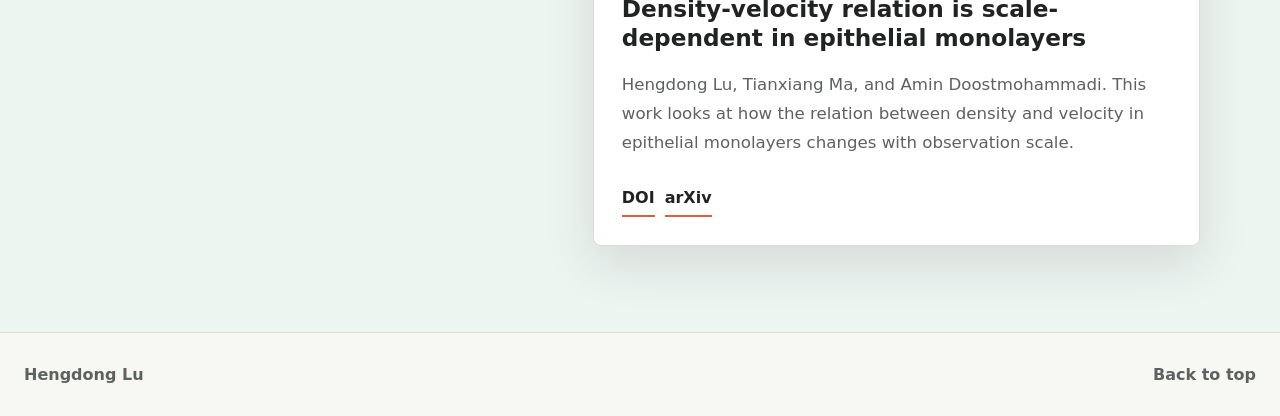
==== commit 228f2dd6: "Refresh homepage portrait images" ====
--- a/index.html
+++ b/index.html
@@ -15,7 +15,7 @@
     >
     <meta property="og:type" content="website">
     <meta property="og:image" content="assets/profile.png">
-    <link rel="stylesheet" href="styles.css?v=20260529-mobile-hero">
+    <link rel="stylesheet" href="styles.css?v=20260529-profile-refresh">
   </head>
   <body data-page="home">
     <header class="site-hero" id="top" aria-label="Hengdong Lu">
@@ -233,6 +233,6 @@
       <a href="#top" data-i18n="footer.backTop">Back to top</a>
     </footer>
 
-    <script src="script.js?v=20260529-mobile-hero"></script>
+    <script src="script.js?v=20260529-profile-refresh"></script>
   </body>
 </html>
--- a/styles.css
+++ b/styles.css
@@ -69,7 +69,7 @@
   background-color: #101816;
   background-image:
     linear-gradient(90deg, rgba(16, 24, 22, 1) 0%, rgba(16, 24, 22, 0.98) 43%, rgba(16, 24, 22, 0.18) 74%),
-    url("assets/profile.png");
+    url("assets/profile.png?v=20260529-profile-refresh");
   background-size: 100% 100%, auto 128%;
   background-position: center, right 31%;
   background-repeat: no-repeat;
@@ -781,7 +781,7 @@
     min-height: 88vh;
     background-image:
       linear-gradient(90deg, rgba(16, 24, 22, 1) 0%, rgba(16, 24, 22, 0.82) 48%, rgba(16, 24, 22, 0.12) 100%),
-      url("assets/profile-mobile.jpg");
+      url("assets/profile-mobile.jpg?v=20260529-profile-refresh");
     background-position: center, center top;
   }
 
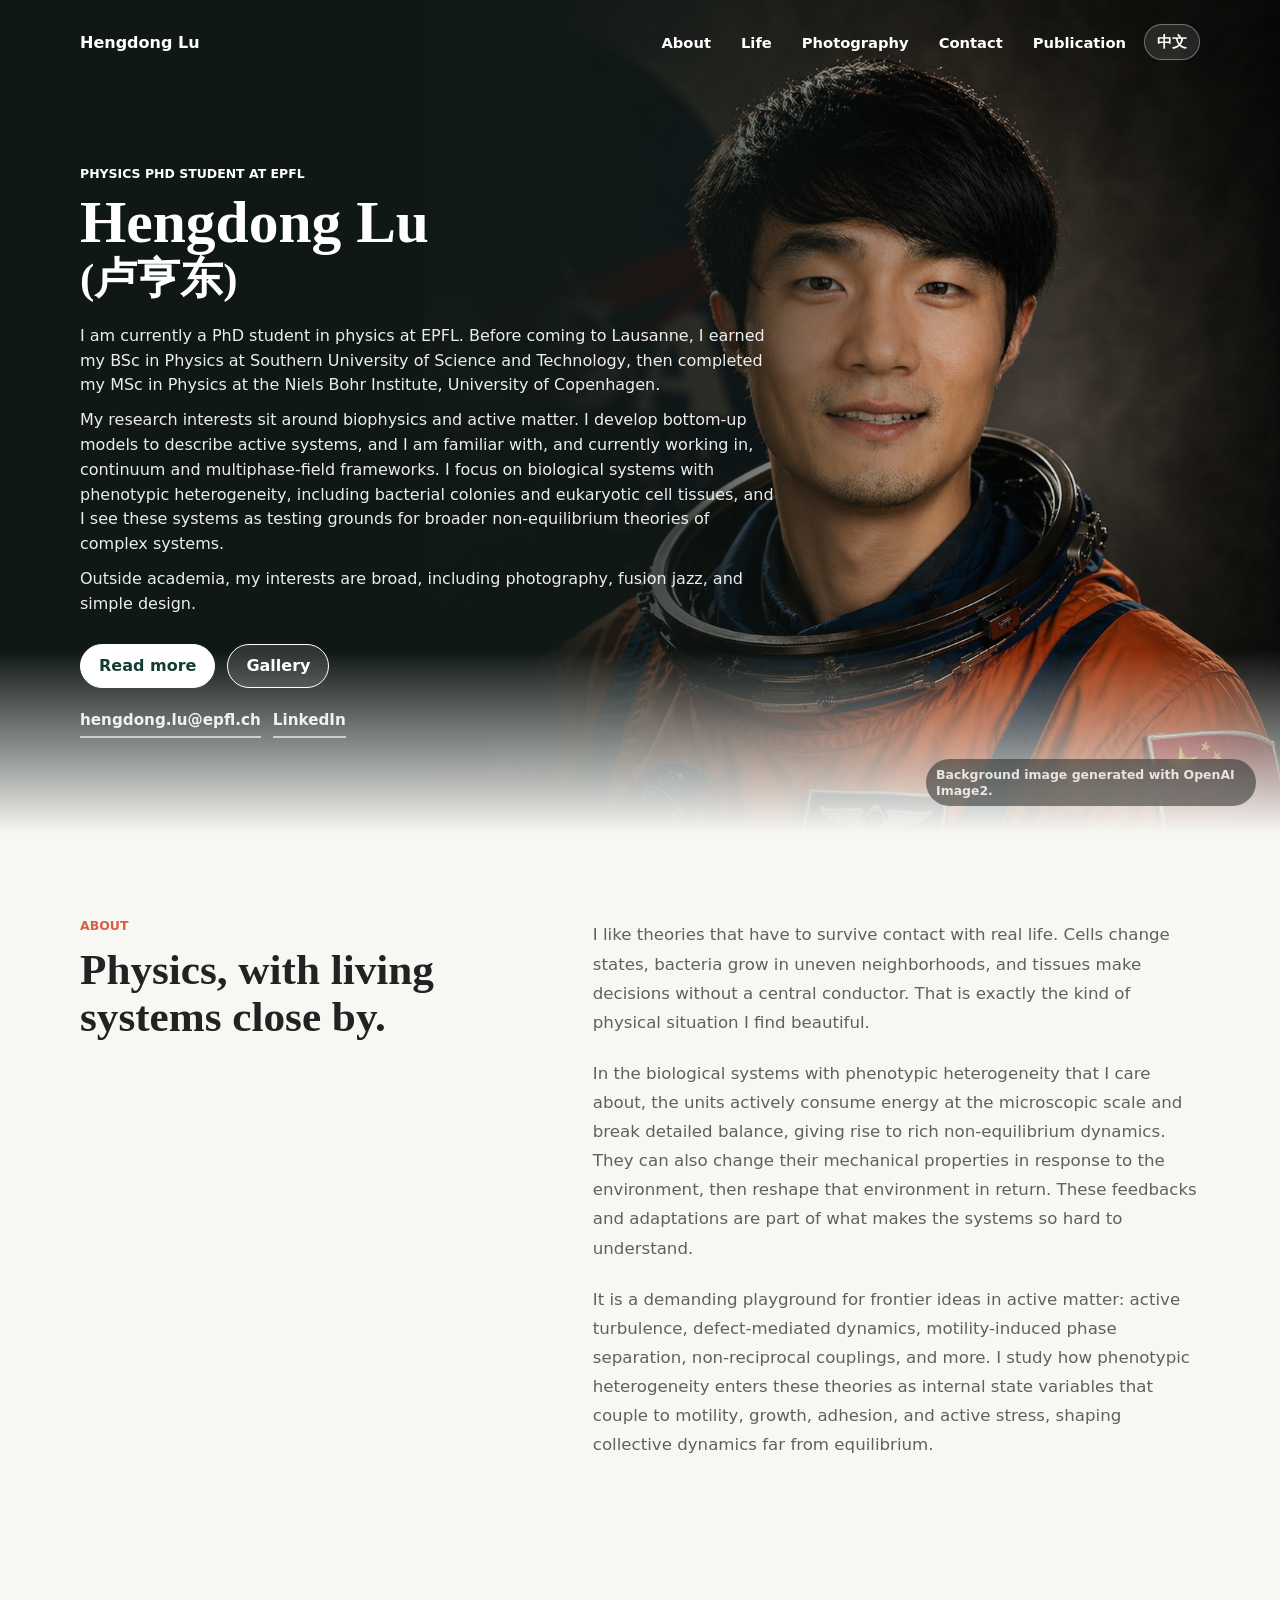
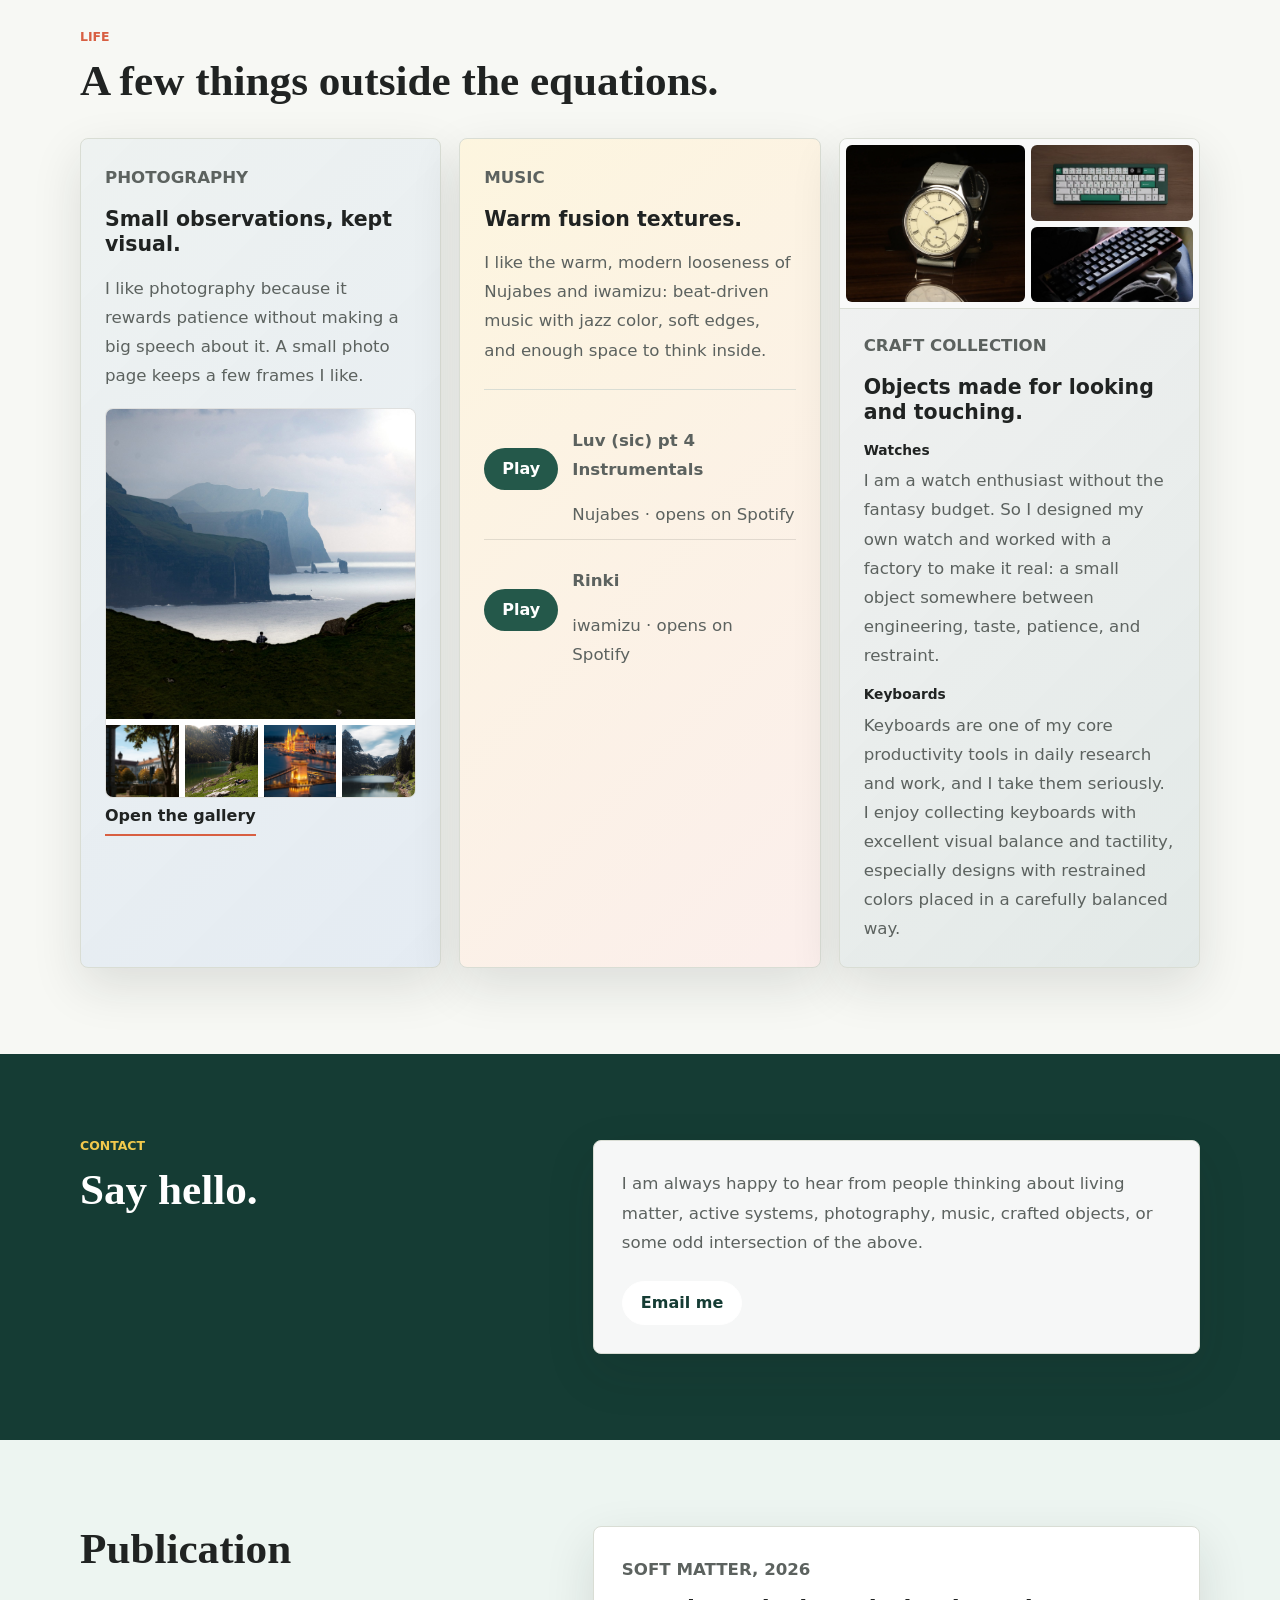
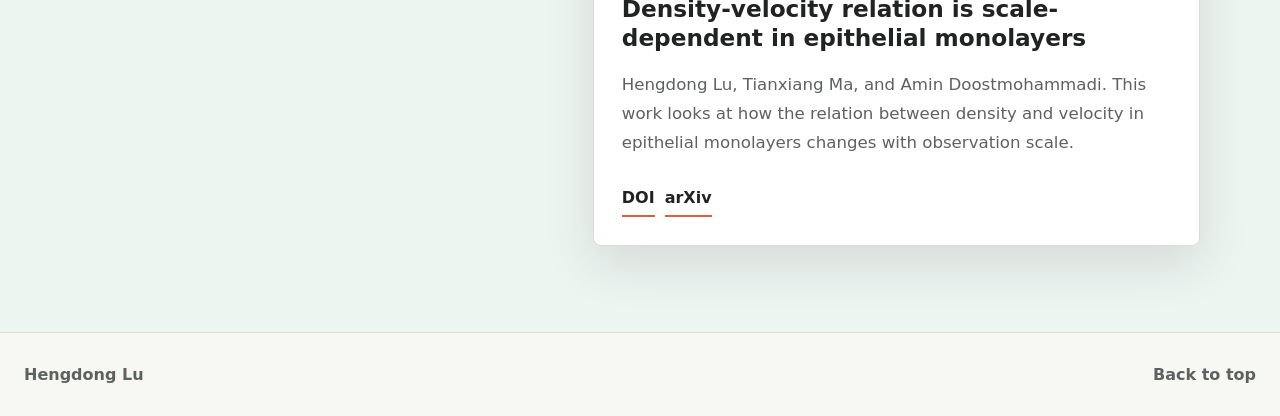
==== commit e1b9de82: "Rename hero gallery button" ====
--- a/index.html
+++ b/index.html
@@ -56,7 +56,7 @@
         </div>
         <div class="hero-actions">
           <a class="button primary" href="#about" data-i18n="home.hero.readMore">Read more</a>
-          <a class="button ghost" href="photography.html" data-i18n="nav.photography">Photography</a>
+          <a class="button ghost" href="photography.html" data-i18n="home.hero.gallery">Gallery</a>
         </div>
         <div id="contact-links" class="hero-contact" aria-label="Contact links" data-i18n-attr="aria-label:home.hero.contactAria">
           <a href="mailto:hengdong.lu@epfl.ch">hengdong.lu@epfl.ch</a>
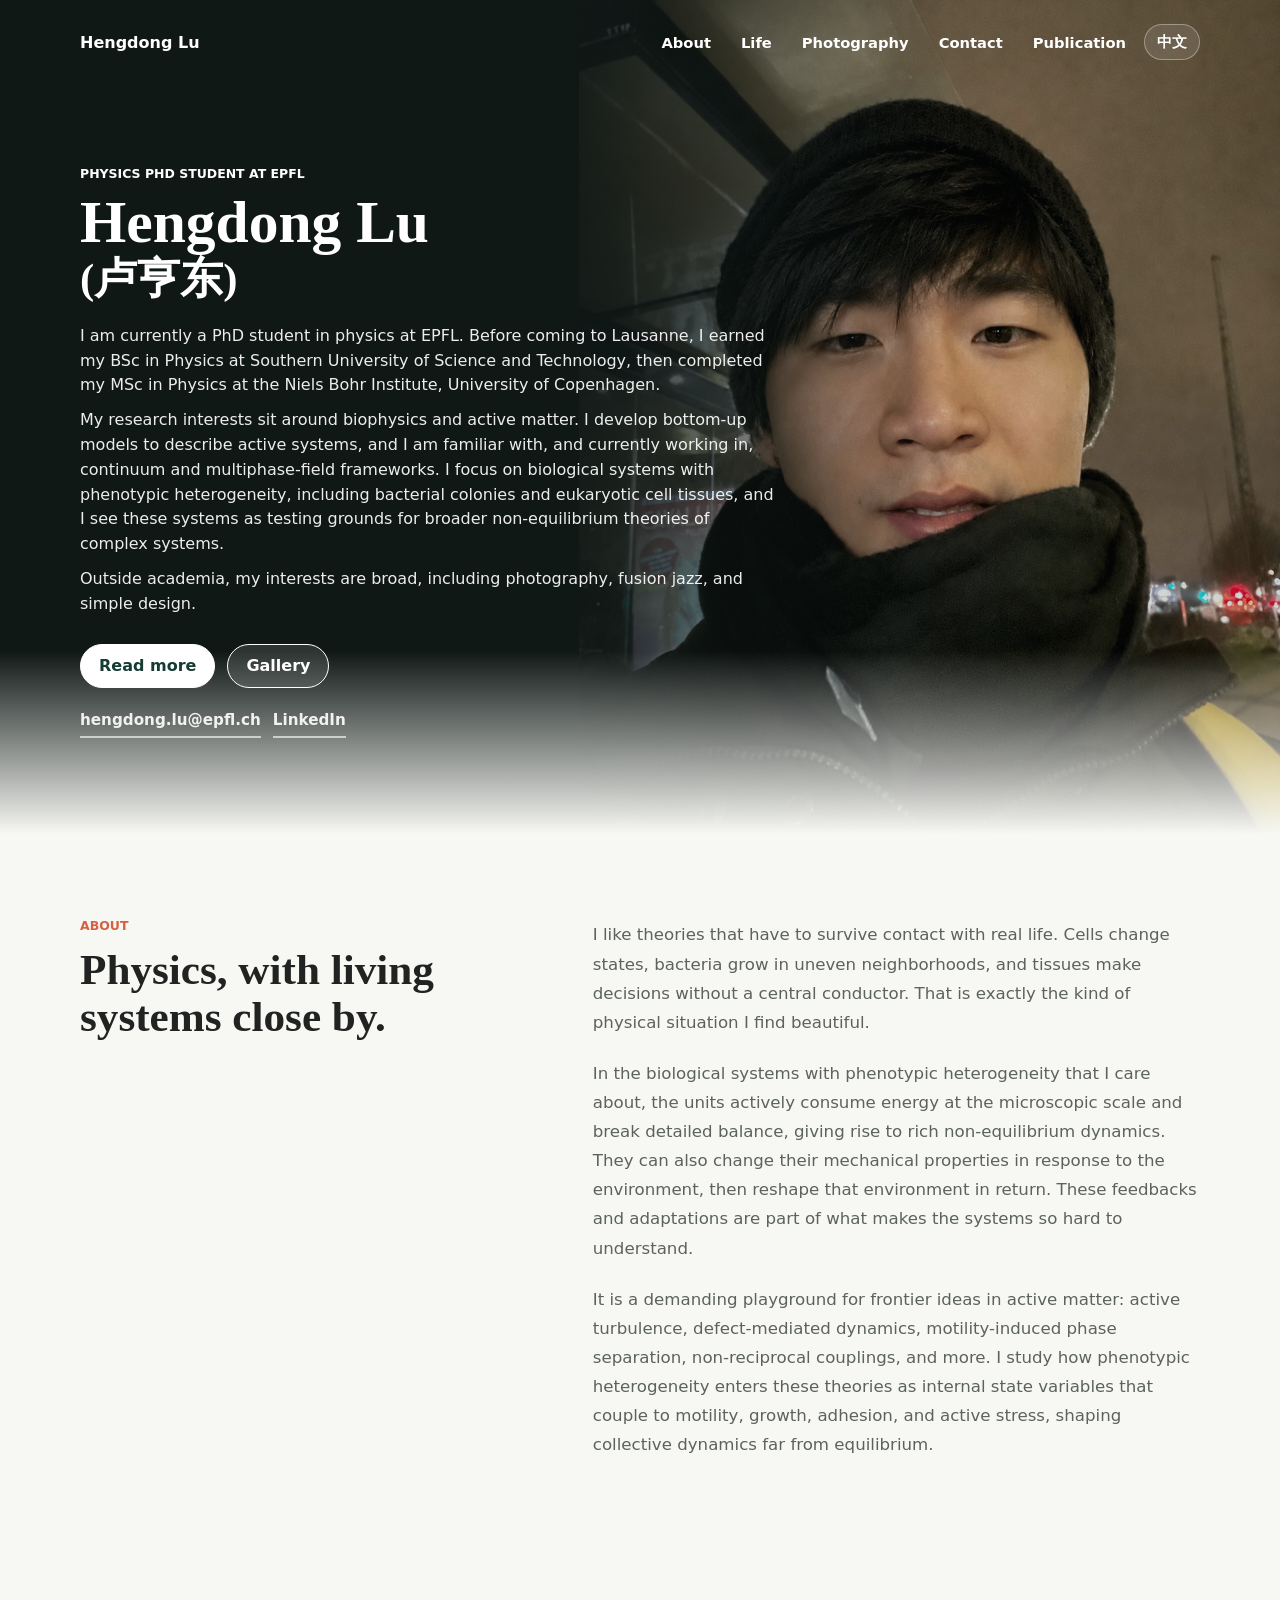
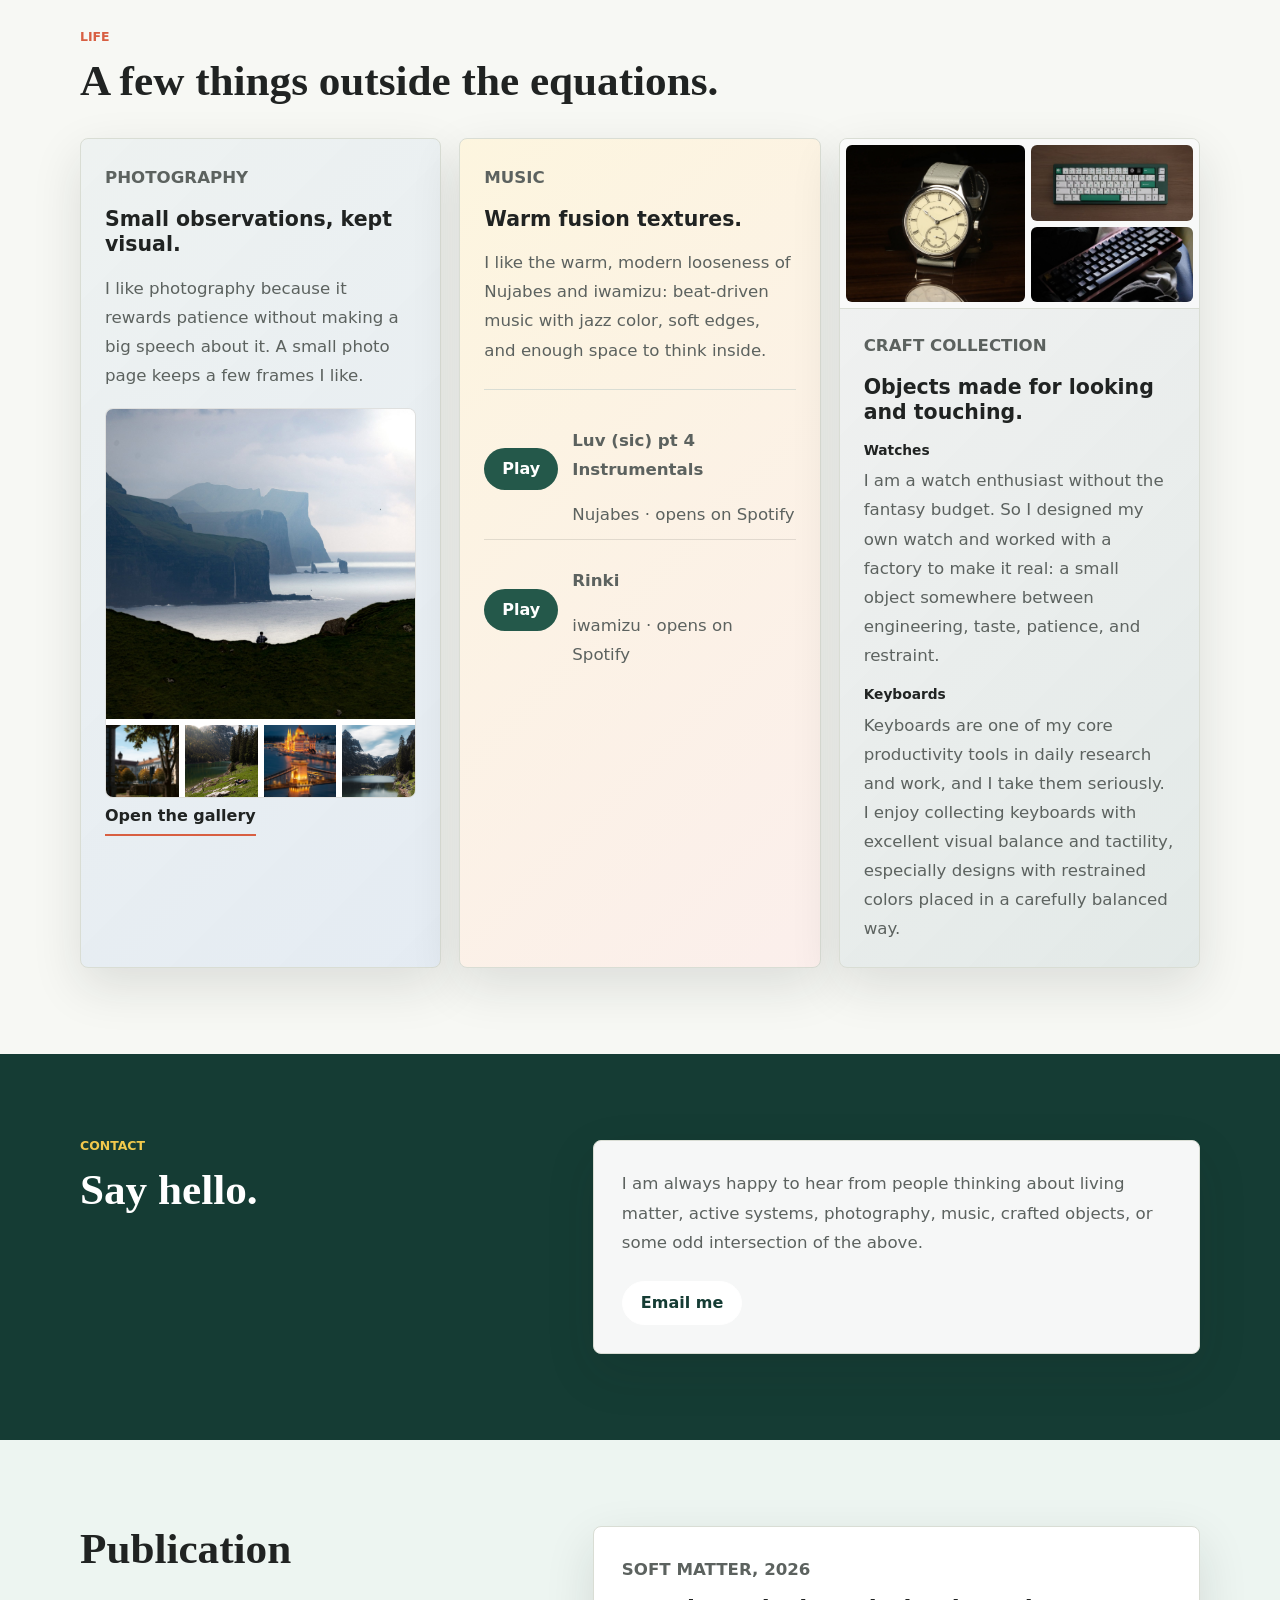
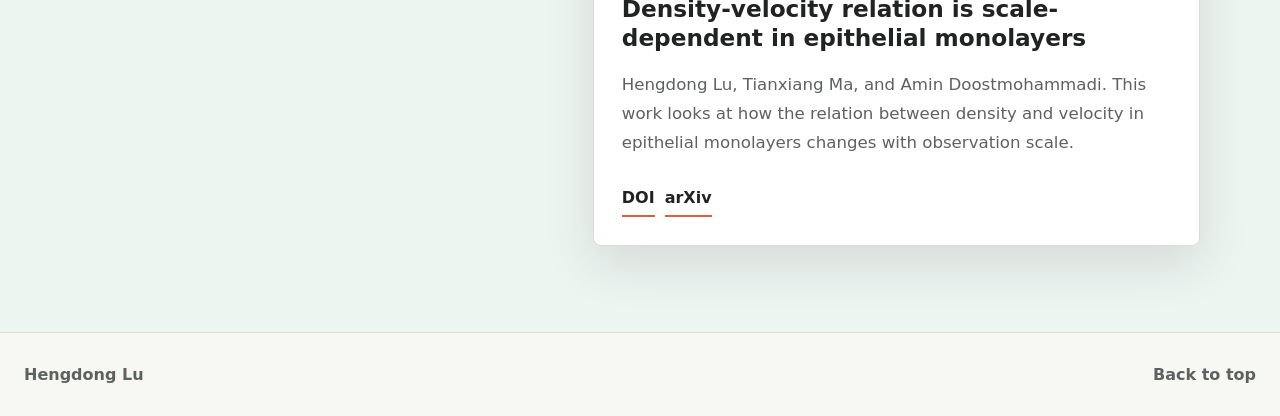
==== commit a8b4f035: "Update homepage background image" ====
--- a/index.html
+++ b/index.html
@@ -14,8 +14,8 @@
       content="Physics PhD student at EPFL, thinking about living matter, active systems, photography, music, and crafted objects."
     >
     <meta property="og:type" content="website">
-    <meta property="og:image" content="assets/profile.png">
-    <link rel="stylesheet" href="styles.css?v=20260529-profile-refresh">
+    <meta property="og:image" content="assets/home-hero.jpg">
+    <link rel="stylesheet" href="styles.css?v=20260823-home-bg">
   </head>
   <body data-page="home">
     <header class="site-hero" id="top" aria-label="Hengdong Lu">
@@ -63,7 +63,6 @@
           <a href="https://www.linkedin.com/in/hengdong-lu-3171342b0/" target="_blank" rel="noopener">LinkedIn</a>
         </div>
       </div>
-      <p class="image-credit" data-i18n="home.hero.credit">Background image generated with OpenAI Image2.</p>
     </header>
 
     <main>
@@ -233,6 +232,7 @@
       <a href="#top" data-i18n="footer.backTop">Back to top</a>
     </footer>
 
-    <script src="script.js?v=20260529-profile-refresh"></script>
+    <script src="script.js?v=20260823-home-bg"></script>
   </body>
 </html>
+<!-- redeploy -->
--- a/styles.css
+++ b/styles.css
@@ -69,9 +69,9 @@
   background-color: #101816;
   background-image:
     linear-gradient(90deg, rgba(16, 24, 22, 1) 0%, rgba(16, 24, 22, 0.98) 43%, rgba(16, 24, 22, 0.18) 74%),
-    url("assets/profile.png?v=20260529-profile-refresh");
-  background-size: 100% 100%, auto 128%;
-  background-position: center, right 31%;
+    url("assets/home-hero.jpg?v=20260823-home-bg");
+  background-size: 100% 100%, auto 112%;
+  background-position: center, right center;
   background-repeat: no-repeat;
   overflow: hidden;
 }
@@ -230,22 +230,6 @@
     background: rgba(242, 201, 76, 0.95);
     color: var(--ink);
   }
-}
-
-.image-credit {
-  position: absolute;
-  right: 24px;
-  bottom: 28px;
-  z-index: 2;
-  max-width: min(330px, calc(100% - 48px));
-  padding: 8px 10px;
-  border-radius: 999px;
-  color: rgba(255, 255, 255, 0.82);
-  background: rgba(16, 24, 22, 0.48);
-  font-size: 0.78rem;
-  font-weight: 800;
-  line-height: 1.25;
-  backdrop-filter: blur(10px);
 }
 
 .button {
@@ -781,7 +765,7 @@
     min-height: 88vh;
     background-image:
       linear-gradient(90deg, rgba(16, 24, 22, 1) 0%, rgba(16, 24, 22, 0.82) 48%, rgba(16, 24, 22, 0.12) 100%),
-      url("assets/profile-mobile.jpg?v=20260529-profile-refresh");
+      url("assets/home-hero-mobile.jpg?v=20260823-home-bg");
     background-position: center, center top;
   }
 
@@ -830,12 +814,6 @@
     height: 92px;
   }
 
-  .image-credit {
-    left: 18px;
-    right: auto;
-    bottom: 18px;
-  }
-
   .site-footer {
     flex-direction: column;
     align-items: flex-start;
